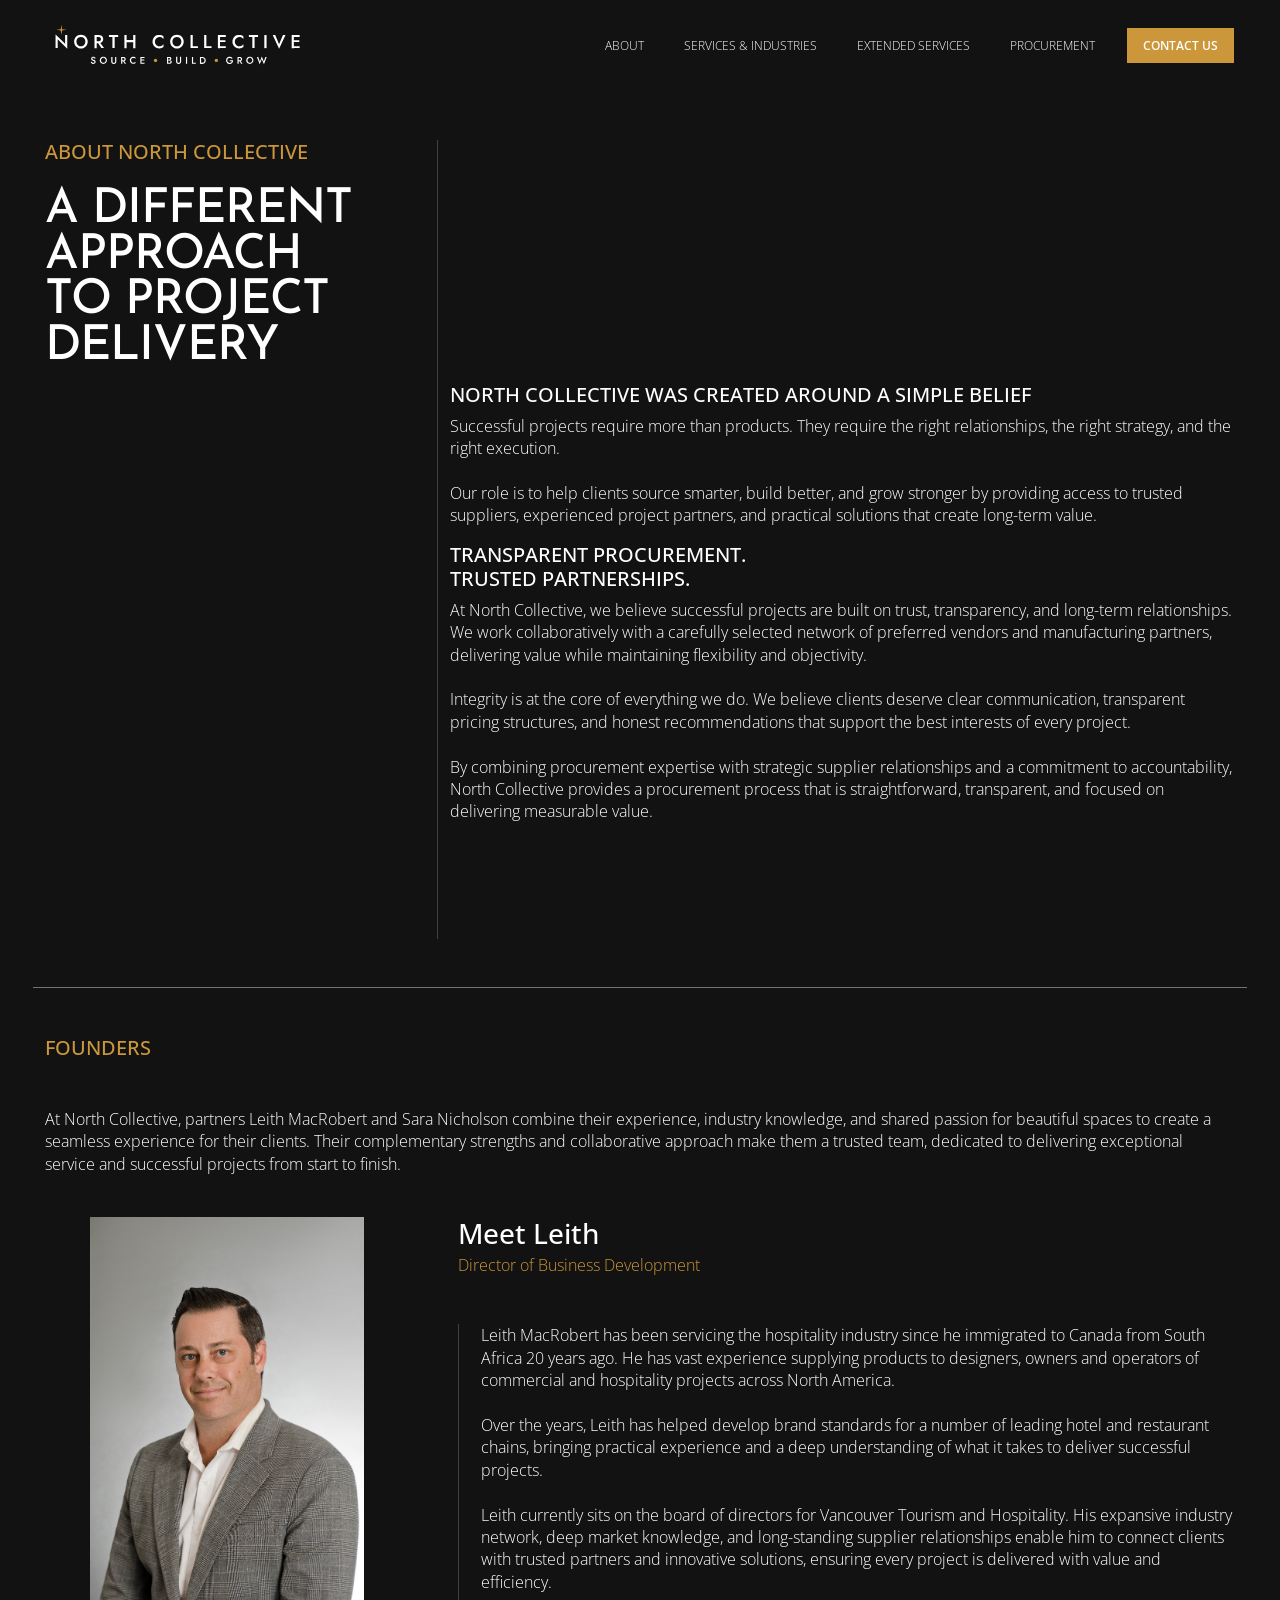
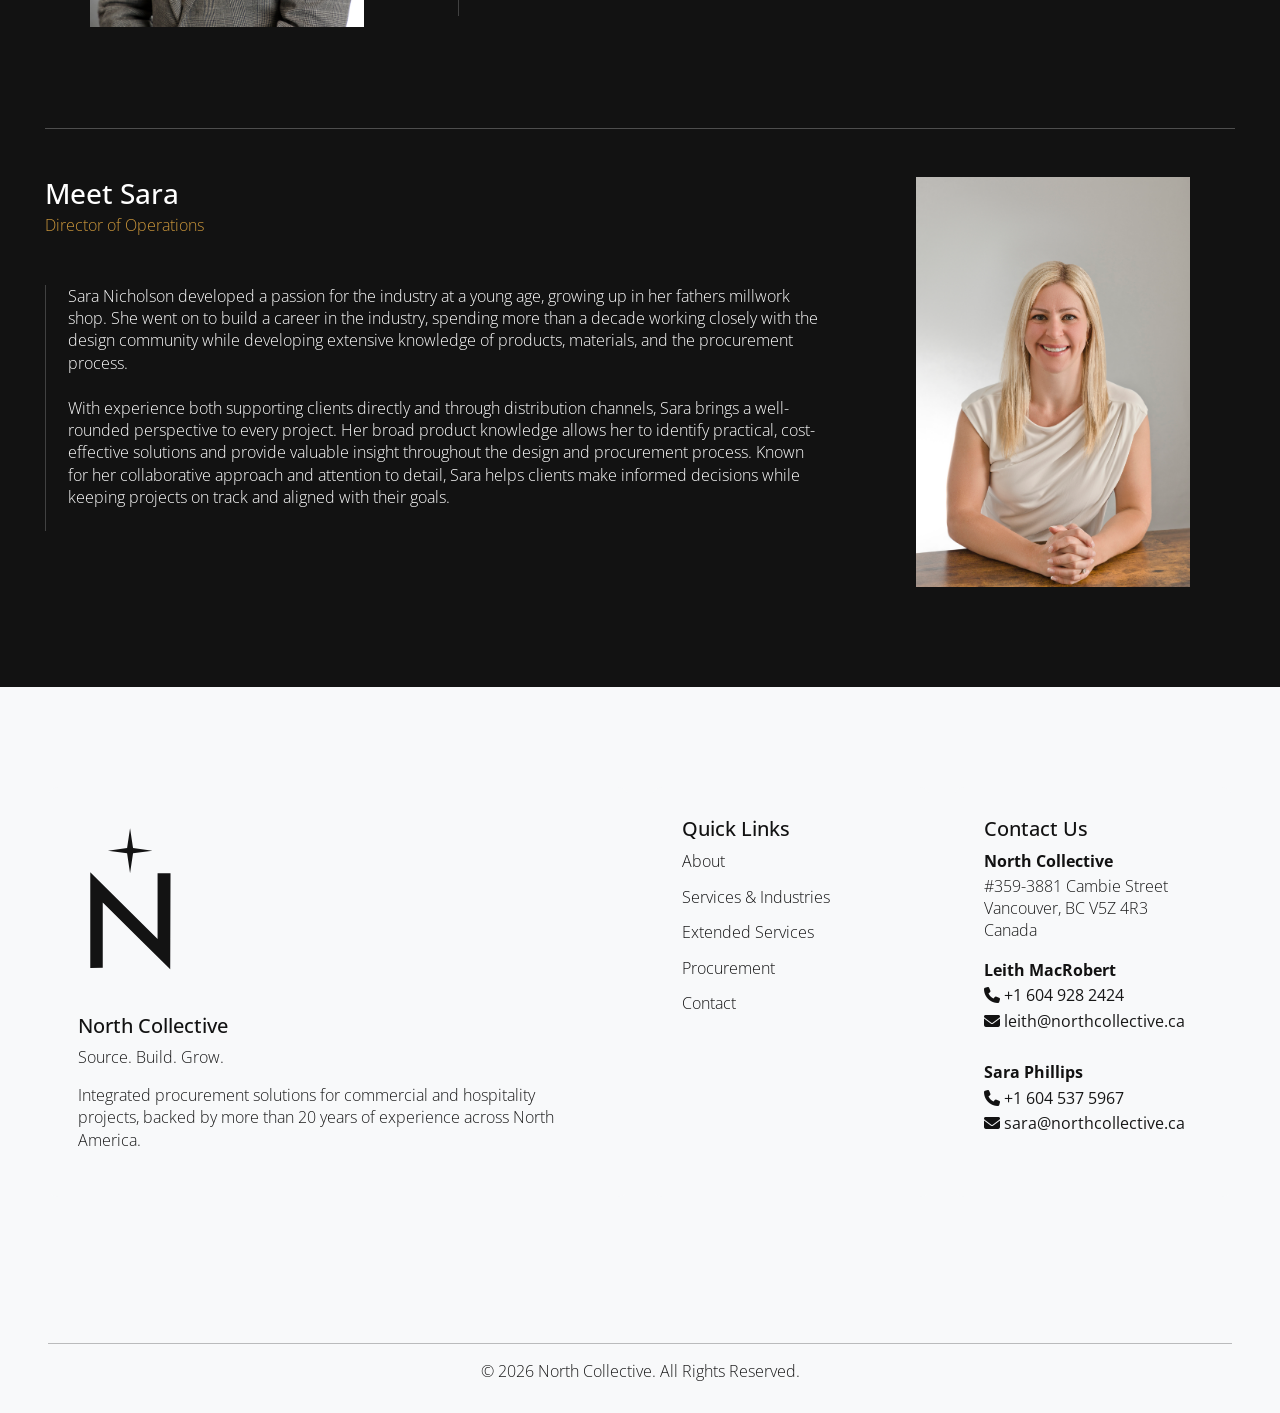
==== about.html @ 12e14e73 "Changes" ====
<!-- index.html -->
<!DOCTYPE html>
<html lang="en">
   <head>
      <meta charset="UTF-8" />
      <meta name="viewport" content="width=device-width, initial-scale=1.0" />
      <title>North Collective</title>
      <!--Fonts-->
      <link rel="preconnect" href="https://fonts.googleapis.com" />
      <link rel="preconnect" href="https://fonts.gstatic.com" crossorigin />
      <link
         href="https://fonts.googleapis.com/css2?family=Josefin+Sans:ital,wght@0,100..700;1,100..700&family=Open+Sans:ital,wght@0,300..800;1,300..800&display=swap"
         rel="stylesheet"
      />

      <!-- Bootstrap -->
      <link
         href="https://cdn.jsdelivr.net/npm/bootstrap@5.3.8/dist/css/bootstrap.min.css"
         rel="stylesheet"
      />
      <!-- Font Awesome -->
      <link
         rel="stylesheet"
         href="https://cdnjs.cloudflare.com/ajax/libs/font-awesome/6.7.2/css/all.min.css"
      />
      <!-- Favicon-->
      <link rel="icon" type="image/svg+xml" href="src/favicon.svg" />
      <!-- Custom CSS -->
      <link rel="stylesheet" href="style.css" />
   </head>
   <body>
      <!-- =========================
         HEADER / NAVBAR
         ========================== -->
      <header class="alt-header">
         <div class="container-fluid header-container">
            <nav class="navbar navbar-expand-lg w-100-dark">
               <!-- Logo -->
               <a class="navbar-brand logo" href="index.html">
                  <img
                     class="site-logo"
                     src="src/NC-landscapelogowhite.svg"
                     alt="North Collective Logo"
                  />
                  <img
                     class="logo-mobile"
                     src="src/NC-landscapelogomobilewhite.svg"
                     alt="North Collective"
                  />
               </a>
               <!-- Mobile Toggle -->
               <button
                  class="navbar-toggler"
                  type="button"
                  data-bs-toggle="collapse"
                  data-bs-target="#mainNav"
                  aria-label="Toggle navigation"
               >
                  <i class="fa-solid fa-bars text-white"></i>
               </button>
               <!-- Navigation -->
               <div class="collapse navbar-collapse" id="mainNav">
                  <ul class="navbar-nav ms-auto gap-lg-4">
                     <li class="nav-item">
                        <a
                           class="nav-link nav-hover text-white"
                           href="about.html"
                           >ABOUT</a
                        >
                     </li>
                     <li class="nav-item">
                        <a
                           class="nav-link nav-hover text-white"
                           href="index.html#services"
                           >SERVICES & INDUSTRIES</a
                        >
                     </li>
                                         <li class="nav-item">
                        <a class="nav-link nav-hover text-white" href="extendedservices.html"
                           >EXTENDED SERVICES</a
                        >
                     </li>
                     <li class="nav-item">
                        <a
                           class="nav-link nav-hover text-white"
                           href="index.html#products"
                           >PROCUREMENT</a
                        >
                     </li>

                     <li class="nav-item">
                        <a
                           class="px-3 nav-link nav-contact-btn"
                           href="mailto:leith@northcollective.ca"
                           >CONTACT US</a
                        >
                     </li>
                  </ul>
               </div>
            </nav>
         </div>
      </header>
      <!-- =========================
         TWO COLUMN TEXT SECTION
         ========================== -->
      <section class="two-column-section about-page-padding">
         <div class="container-fluid hero-container position-relative">
            <div class="row">
               <!-- Left Column -->
               <div class="col-lg-4 mb-5 mb-lg-0 borderline-right">
                  <h5 class="bronze-text">ABOUT NORTH COLLECTIVE</h5>

                  <div class="py-3">
                     <h2 class="text-white pe-5">
                        A DIFFERENT APPROACH TO PROJECT DELIVERY
                     </h2>
                  </div>
               </div>

               <!-- Right Column -->
               <div class="col-lg-8 about-page-header">
                  <h5 class="text-white">
                     NORTH COLLECTIVE WAS CREATED AROUND A SIMPLE BELIEF
                  </h5>

                  <p class="text-white">
                     Successful projects require more than products. They
                     require the right relationships, the right strategy, and
                     the right execution.<br /><br />

                     Our role is to help clients source smarter, build better,
                     and grow stronger by providing access to trusted suppliers,
                     experienced project partners, and practical solutions that
                     create long-term value.
                  </p>

                  <h5 class="text-white">
                     TRANSPARENT PROCUREMENT.<br />
                     TRUSTED PARTNERSHIPS.
                  </h5>

                  <p class="text-white">
                     At North Collective, we believe successful projects are
                     built on trust, transparency, and long-term relationships.
                     We work collaboratively with a carefully selected network
                     of preferred vendors and manufacturing partners, delivering
                     value while maintaining flexibility and objectivity.<br /><br />

                     Integrity is at the core of everything we do. We believe
                     clients deserve clear communication, transparent pricing
                     structures, and honest recommendations that support the
                     best interests of every project.<br /><br />

                     By combining procurement expertise with strategic supplier
                     relationships and a commitment to accountability, North
                     Collective provides a procurement process that is
                     straightforward, transparent, and focused on delivering
                     measurable value.
                  </p>
               </div>
            </div>
         </div>
         <!-- ==========================================================
     LEADERSHIP
=========================================================== -->
         <div class="container-fluid hero-container position-relative pt-5">
            <div class="row border-top border-secondary pt-5">
               <div class="col-12">
                  <h5 class="bronze-text mb-5">FOUNDERS</h5>
                  <p class="text-white">
                     At North Collective, partners Leith MacRobert and Sara
                     Nicholson combine their experience, industry knowledge, and
                     shared passion for beautiful spaces to create a seamless
                     experience for their clients. Their complementary strengths
                     and collaborative approach make them a trusted team,
                     dedicated to delivering exceptional service and successful
                     projects from start to finish.
                  </p>
                  <br />
               </div>

               <!-- ==========================================
             LEITH
        =========================================== -->

               <div class="col-12 mb-5">
                  <div class="row align-items-start g-5">
                     <!-- Portrait -->
                     <div class="col-lg-4 text-center">
                        <img
                           src="src/Leith.jpg"
                           alt="Leith MacRobert"
                           class="img-fluid leadership-image w-75"
                        />
                     </div>

                     <!-- Text -->
                     <div class="col-lg-8">
                        <h3 class="text-white mb-1">Meet Leith</h3>

                        <p class="bronze-text leadership-role mb-5">
                           Director of Business Development
                        </p>

                        <p class="text-white borderline">
                           Leith MacRobert has been servicing the hospitality
                           industry since he immigrated to Canada from South
                           Africa 20 years ago. He has vast experience supplying
                           products to designers, owners and operators of
                           commercial and hospitality projects across North
                           America. <br /><br />

                           Over the years, Leith has helped develop brand
                           standards for a number of leading hotel and
                           restaurant chains, bringing practical experience and
                           a deep understanding of what it takes to deliver
                           successful projects.<br /><br />

                           Leith currently sits on the board of directors for
                           Vancouver Tourism and Hospitality. His expansive
                           industry network, deep market knowledge, and
                           long-standing supplier relationships enable him to
                           connect clients with trusted partners and innovative
                           solutions, ensuring every project is delivered with
                           value and efficiency.<br /><br />
                        </p>
                     </div>
                  </div>
               </div>

               <div class="col-12">
                  <hr class="section-divider-white my-5" />
               </div>

               <!-- ==========================================
             SARA
        =========================================== -->

               <div class="col-12">
                  <div class="row align-items-start g-5">
                     <!-- Text -->
                     <div class="col-lg-8 order-2 order-lg-1">
                        <h3 class="text-white mb-1">Meet Sara</h3>

                        <p class="bronze-text leadership-role mb-5">
                           Director of Operations
                        </p>

                        <p class="text-white borderline">
                           Sara Nicholson developed a passion for the industry
                           at a young age, growing up in her fathers millwork
                           shop. She went on to build a career in the industry,
                           spending more than a decade working closely with the
                           design community while developing extensive knowledge
                           of products, materials, and the procurement
                           process.<br /><br />

                           With experience both supporting clients directly and
                           through distribution channels, Sara brings a
                           well-rounded perspective to every project. Her broad
                           product knowledge allows her to identify practical,
                           cost-effective solutions and provide valuable insight
                           throughout the design and procurement process. Known
                           for her collaborative approach and attention to
                           detail, Sara helps clients make informed decisions
                           while keeping projects on track and aligned with
                           their goals.<br /><br />
                        </p>
                     </div>

                     <!-- Portrait -->
                     <div class="col-lg-4 order-1 order-lg-2 text-center">
                        <img
                           src="src/Sara.jpg"
                           alt="Sara Nicholson"
                           class="img-fluid leadership-image w-75"
                        />
                     </div>
                  </div>
               </div>
            </div>
         </div>
      </section>

      <!-- =========================
         CONTACT SECTION
         ========================== -->
      <section class="contact-section">
         <div class="px-5">
            <div class="row g-4">
               <div class="col-md-6">
                  <div class="contact-box">
                     <img
                        class="footer-logo"
                        src="src/NC-IconLogo-Black.svg"
                        alt="North Collective Logo"
                     />
                     <br />
                     <h5>North Collective</h5>
                     <p>Source. Build. Grow.</p>
                     <p>
                        Integrated procurement solutions for commercial and
                        hospitality projects, backed by more than 20 years of
                        experience across North America.
                     </p>
                  </div>
               </div>
               <div class="col-md-3">
                  <div class="contact-box">
                     <div class="footer-links">
                        <h5>Quick Links</h5>
                        <ul>
                           <li><a href="about.html">About</a></li>
                           <li><a href="index.html#services">Services & Industries</a></li>
                           <li><a href="extendedservices.html">Extended Services</a></li>
                           <li><a href="index.html#products">Procurement</a></li>
                           <li><a href="mailto:leith@northcollective.ca">Contact</a></li>
                        </ul>
                     </div>
                  </div>
               </div>
               <div class="col-md-3">
                  <div class="contact-box">
                     <h5>Contact Us</h5>
                     <div class="company-info">
                        <strong>North Collective</strong>
                        <p>
                        #359-3881 Cambie Street<br>
                        Vancouver, BC V5Z 4R3<br>
                        Canada
                        </p>
                     </div>
                     <div>
                        <strong>Leith MacRobert</strong>
                        <br />
                        <i class="fa-solid fa-phone"></i>
                        <a href="tel:+16049282424">+1 604 928 2424</a><br />
                        <i class="fa-solid fa-envelope"></i>
                        <a href="mailto:leith@northcollective.ca"
                           >leith@northcollective.ca</a
                        >
                     </div>
                     <br />
                     <div>
                        <strong>Sara Phillips</strong>
                        <br />
                        <i class="fa-solid fa-phone"></i>
                        <a href="tel:+16045375967">+1 604 537 5967</a><br />
                        <i class="fa-solid fa-envelope"></i>
                        <a href="mailto:sara@northcollective.ca"
                           >sara@northcollective.ca</a
                        >
                     </div>
                  </div>
               </div>
            </div>
         </div>
      </section>
      <!-- =========================
         FOOTER
         ========================== -->
      <footer class="main-footer">
         <div class="px-5 text-center">
            <hr class="section-divider-footer" />
            <p>&copy; 2026 North Collective. All Rights Reserved.</p>
         </div>
      </footer>
      <!-- Bootstrap JS -->
      <script src="https://cdn.jsdelivr.net/npm/bootstrap@5.3.8/dist/js/bootstrap.bundle.min.js"></script>
   </body>
</html>
---- style.css ----
/* =========================GLOBAL========================= */
:root {
	--primary-bg: #000000;
	--secondary-bg: #f8f9fa;
	--white: #fefefe;
	--charcoal: #121212;
	--bronze: #cc973b;
--bronze-light: #ddb05d;
	--border-light: #eee;
	--grey: #808080;
}
body {
	font-family: "Open Sans", sans-serif;
	color: var(--charcoal);
	line-height: 1.6;
}
section {
	padding: 100px 0;
}
a {
	color:#171717;
    text-decoration: none;
}

.h2-lineheight-fix
{
	line-height: 0.85;
}

em {
  color:#BAC7D0;
  font-weight: bolder;
  font-size: 24px;
}

p {
	color:#171717;
	font-family: "Open Sans", sans-serif;
	font-weight: 300;
	letter-spacing: −1px; 
	line-height:1.4 ;
}

h1 {
  color:#171717;
  font-family: "Josefin Sans", sans-serif;
 
  font-size:clamp(2.3rem,6vw,4.5rem);

line-height:.95;

letter-spacing:-.05em;
  font-weight: 600;
   /* font-size: 72px;
  letter-spacing: -7px;
  line-height: 58px; */
}

h2 {
	color:#171717;
	font-family: "Josefin Sans", sans-serif;
font-size:clamp(2rem,4vw,3rem);

line-height:.95;
	font-weight:500;
	letter-spacing:-1px;
}
h4 {
	color:#171717;
	font-family: "Josefin Sans", sans-serif;
	font-weight:400;
}
.section-heading {
	margin-bottom: 60px;
}
.bronze-text {
	color: var(--bronze);
}

.borderline {
  padding-left: 22px;
  border-left: 1px solid rgba(255, 255, 255, 0.2);
}

.borderline-right {
  border-right: 1px solid rgba(255, 255, 255, 0.2);
}

.borderline-black {
  padding-left: 22px;
  border-left: 1px solid rgba(0, 0, 0, 0.2);
}

.image-wrapper{
    position:relative;
    display:inline-block;
}

.photo-credit{
    position:absolute;
    bottom:12px;
    right:12px;
    background:rgb(24, 24, 24);
	color:white;
    padding:2px 6px;
    font-size:.6rem;
    letter-spacing:.08em;
}

li {
  font-weight: 300;
}

/* =========================HEADER========================= */
/* =========================
   DROPDOWN
========================= */

.nav-item.dropdown{
    position:relative;
}

.dropdown-menu{
    display:block;
    opacity:1;
    visibility:hidden;
    transform:translateY(10px);

    border:0;
    border-radius:0;
    background:transparent;
    box-shadow:none;
    padding:.75rem 0;
    min-width:220px;

    transition:
        opacity .3s ease,
        transform .3s ease,
        visibility .3s ease;
}

.nav-item.dropdown:hover .dropdown-menu{
    visibility:visible;
    transform:translateY(0);
}

/* Menu Items */

.dropdown-item{
	    padding-left:.5rem;
    background: rgba(255, 255, 255, 0.55);
	backdrop-filter: blur(6px);
    color:var(--charcoal);
    font-size:.8rem;
    letter-spacing:.08em;
    text-transform:uppercase;

    /* padding:.4rem 0; */

    transition:
        color .25s ease,
        padding-left .25s ease;
}

.dropdown-item:hover,
.dropdown-item:focus{
    background: rgba(255, 255, 255, 1);
    color:var(--bronze);
    padding-left:.5rem;
}

/*------------*/

.site-logo {
	height: 52px;
	width: auto;
	display: block;
	margin-left: 20px;
}
.logo-mobile {
	display: none;
}
.header-container,.hero-container {
	padding-left: 2%;
	padding-right: 2%;
}
.main-header {
    position: absolute;
    top: 0;
    left: 0;
    width: 100%;
    z-index: 1000;

    background: rgba(255, 255, 255, 0.08);
    backdrop-filter: blur(8px);
    -webkit-backdrop-filter: blur(8px);
}

.alt-header {
    position: absolute;
    top: 0;
    left: 0;
    width: 100%;
    z-index: 1000;
    background: var(--charcoal)
}

.nav-link {
	position: relative;
	font-weight: 300;
	color: var(--charcoal);
	font-size: 12px;
}
.nav-hover::after {
	content: "";
	position: absolute;
	left: 0;
	bottom: 5px;
	width: 0%;
	height: 1px;
	background: var(--bronze);
	;
	transition: width 0.3s ease;
}

.navbar.navbar-expand-lg.w-100-dark {
  background-color: var(--charcoal);
}

.nav-hover:hover::after {
	width: 100%;
}

.navbar-collapse {
  flex-grow: 1;
  flex-basis: 100%;
  align-items: center;
  padding: 20px;
}

.navbar-toggler-icon{
    display:none;
}

.navbar-toggler{
	padding-right:20px;
    border:0;
    box-shadow:none;
    color:white;
    font-size:1.6rem;
    transition:.25s;
	background-color: transparent;
}

.navbar-toggler-black{
	padding-right:20px;
    border:0;
    box-shadow:none;
    color:rgb(0, 0, 0);
    font-size:1.6rem;
    transition:.25s;
	background-color: transparent;
}

.navbar-toggler:hover{
    color:var(--bronze);
}

.navbar-toggler-black:hover{
    color:var(--bronze);
}

.navbar-toggler:focus{
    box-shadow:none;
	color:var(--bronze);
}

.navbar-toggler:active{
    opacity:.6;
	color:var(--bronze);
}
/* =========================HERO SECTION========================= */
.hero-section {
	position: relative;
	background-color: var(--secondary-bg);
	 background-image: url('src/herobg.jpg'); 
	
	background-size: cover;
	background-position: center;
	min-height: 750px;
	display: flex;
	align-items: center;
}
 /* .hero-overlay {
	position: absolute;
	inset: 0;
background: linear-gradient(
		to right,
		rgba(0,0,0,1) 0%,
		rgba(0,0,0,0) 100%
	);
} */

.min-vh-75 {
	min-height: 75vh;
}
.hero-content {
  position: relative;
  z-index: 2;
  color: var(--black);
  overflow-wrap: break-word;
  padding: 20px;
    padding-top: 20px;
    padding-bottom: 20px;
  padding-bottom: 30px;
  max-width: 600px;
  padding-top: 81px;
}
.hero-content h2 {
	font-size: clamp(2rem, 5vw, 4rem);
	line-height: 0.9;
	margin-bottom: 25px;
}
.hero-content h4 {
	font-size: clamp(1rem, 2vw, 1.3rem);
	line-height: 1.1;
}
/* BUTTON BASE */
.hero-btn-1,.hero-btn-2,.hero-btn-3 {
display: inline-block;
  color: var(--bronze);
  /* background-color: var(--bronze); */
  font-weight: 600;
  padding: 14px 32px;
  transition: all 0.3s ease;
  text-decoration: none;
  border-style: solid;
  border-width: 2px;
  border-color: var(--bronze);
}
.nav-contact-btn{
	display: inline-block;
	color: var(--white);
	background-color: var(--bronze);
	font-weight:600;
	transition: all 0.3s ease;
	text-decoration: none;
}
.hero-btn-1:hover,.hero-btn-2:hover,.hero-btn-3:hover {
	color: var(--white);
	background-color: var(--bronze-light);
	font-weight:600;
	padding: 14px 32px;
}
.nav-contact-btn:hover{
	color: var(--white);
	background-color: var(--bronze-light);
	font-weight:600;
}


/* =========================TWO COLUMN SECTION========================= */
.two-column-section {
	background: var(--charcoal);
	color: var(--white);
}
.about-page-header{
  margin-top: 20%;
  max-width: 988px;
  margin-bottom: 100px;
}

.about-content {
	padding: 40px;
}
.about-content h2 {
	font-size: clamp(2rem, 4vw, 3rem);
	line-height:0.55;
	margin-bottom: 15px;
}
.about-summary {
	position: relative;
	background-image: url('src/meetingimage.jpg');
	
	background-color: gray;
	background-size: cover;
	background-position: center;
	display: flex;
	align-items: center;
}

.about-page-padding{
	margin-top: 40px;
	padding-left: 20px;
	padding-right: 20px;
}

/* =========================NEW REASONINGS SECTION========================= */
.new-reasoning-section {
	background: var(--white);
	color: var(--charcoal);
}
.new-reasoning-content {
	padding: 20px;
}
.new-reasoning-content h2 {
	font-size: clamp(2rem, 4vw, 3rem);
	line-height:0.5;
	margin-bottom: 15px;
}
.new-reasoning-summary {
	position: relative;
	background-image: url('src/meetingimage.jpg');
	
	background-color: gray;
	background-size: cover;
	background-position: center;
	display: flex;
	align-items: center;
}

/* ==========================================
   WHY NORTH COLLECTIVE
========================================== */
.narrow-column{
	max-width:600px;
}

.why-content {
	padding: 20px;
}


.new-reasoning-section{
    background: var(--secondary-bg);
    padding-top:120px;
    padding-bottom:120px;
}

.why-image{
    width:100%;
    height:500px;
    object-fit:cover;
}

.section-divider{
    margin:5rem 0;
    border:0;
    border-top:1px solid rgba(0,0,0,1);
}

.section-divider-footer{

    border:0;
    border-top:1px solid rgba(0,0,0,1);
}

.reason-card{
    height:100%;
    padding-left:2rem;
    border-left:1px solid rgba(0,0,0,.15);
}

.reason-card h6{
    font-weight:600;
    letter-spacing:.08em;
    margin-bottom:1rem;
}

.reason-card p{
    margin-bottom:0;
    color:var(--charcoal);
    line-height:1.2;
}





/* =========================REASONINGS========================= */
.reasonings-section {
	background: var (--white);
}
.reason-card {
	padding: 40px 25px;
	background: var (--white);
	height: 100%;
}
.reason-card i {
	font-size: 2rem;
	margin-bottom: 20px;
}
/*additions*/
/* REASONINGS ROW */
.REASONINGS-row {
	display: flex;
	justify-content: space-between;
	align-items: stretch;
	margin-top: 60px;
}
.reason-item {
	flex: 1;
	text-align: center;
	padding: 0 25px;
	border-right: 1px solid var (--white);
}
.reason-image {
	padding-bottom: 10px;
	width: 100%;
	height: auto;
	/* adjust to your design */
	overflow: hidden;
}
.reason-image img {
	width: 100%;
	height: auto;
	object-fit: cover;
	display: block;
}
.reason-item:last-child {
	border-right: none;
}
.reason-item i {
	font-size: 2.5rem;
	margin-bottom: 20px;
}
.reason-item h4 {
	font-size: 1.1rem;
	margin-bottom: 15px;
}
.reason-item p {
	font-size: 0.95rem;
	line-height: 1.6;
}
/* MOBILE */
@media (max-width: 991px) {
	.REASONINGS-row {
		flex-wrap: wrap;
	}
	.reason-item {
		flex: 0 0 50%;
		border-right: none;
		margin-bottom: 40px;
	}
}
@media (max-width: 576px) {
	.reason-item {
		flex: 0 0 100%;
	}
}
/* =========================SERVICES SECTION========================= */
.service-list-grid {
    display: grid;
    grid-template-columns: repeat(2, minmax(220px, 1fr));
    gap: .75rem 3rem;
    margin-top: 2rem;
}

.service-list-grid span {
    display: block;
    color: rgba(255,255,255,.9);
    font-weight: 300;
    letter-spacing: .03em;
    padding-bottom: .6rem;
    border-bottom: 1px solid rgba(255,255,255,.08);
}

@media (max-width: 768px) {
    .service-list-grid {
        grid-template-columns: 1fr;
        gap: .75rem;
    }
}

.beyond-procurement{
    max-width:500px;
    text-align:left;
}

.border {
  border-style: solid;
  border-width: 1px;
  border-color: var(--secondary-bg);
  padding: 60px;
}

.section-divider-white{

    border:0;
    border-top:1px solid rgb(255, 255, 255);
}



.beyond-procurement .lead{
    font-size:1.2rem;
    line-height:1.8;
    font-weight:300;
}

.support-services{
    margin-top:2rem;
    color:rgba(255,255,255,.7);
    line-height:2;
    font-size:.95rem;
}


.services-list {
max-width: 300px;
}

.service-section {
	background: var(--primary-bg);
	color: var (--white);
	/* padding: 80px 0;
	*/
}
.service-row {
	align-items: stretch;
}
.client-col {
	display: flex;
}
.service-item {
	text-align: center;
	position: relative;
}
.service-image {
	height: 260px;
	background: #2b2b2b;
	border-radius: 4px;
	margin-bottom: 50px;
}
.service-icon {
	position: absolute;
	left: 50%;
	top: 260px;
	transform: translate(-50%, -50%);
	width: 80px;
	height: 80px;
	border-radius: 50%;
	background: var(--bronze);
	display: flex;
	align-items: center;
	justify-content: center;
	border: 6px solid var(--primary-bg);
}
.service-icon i {
	font-size: 1.8rem;
	color: white;
}
/* TEXT */
.service-item h4 {
	font-size: 1.1rem;
	margin-bottom: 15px;
}
.service-item p {
	font-size: 0.95rem;
	margin: 0;
	line-height: 1.6;
}
/* MOBILE */
@media (max-width: 767px) {
	.service-image {
		height: 180px;
	}
}
/* =========================PRODUCT CATEGORIES SECTION========================= */
.product-content {
	padding:20px;
}

.product-categories-section {
	background: var(--secondary-bg);
	color: var(--primary-bg);
}
.section-intro {
	max-width: 800px;
	margin: 20px auto 0;
}
.category-tile {
	position: relative;
	overflow: hidden;
	height: 240px;
	cursor: pointer;
}
.category-tile img {
	width: 100%;
	height: 100%;
	object-fit: cover;
	transition: transform 0.4s ease;
}
.category-overlay {
	position: absolute;
	inset: 0;
	display: flex;
	align-items: flex-end;
	padding: 20px;
	background:linear-gradient(to top,rgba(0,0,0,0.75),rgba(0,0,0,0.15),rgba(0,0,0,0));
}
.category-overlay h5 {
	color: white;
	margin: 0;
	font-weight: 600;
}
.category-tile:hover img {
	transform: scale(1.08);
}
/* =========================CONTACT========================= */
.contact-section {
	background: var(--secondary-bg);
}
.contact-box {
	padding: 30px;
	background: var(--secondary-bg);
	height: 100%;
	border-radius: 10px;
}
.footer-links h4 {
	margin-bottom: 20px;
}
.footer-links ul {
	list-style: none;
	padding: 0;
	margin: 0;
}
.footer-links li {
	margin-bottom: 10px;
}
.footer-links a {
	text-decoration: none;
	color: inherit;
	transition: 0.3s ease;
}
.footer-links a:hover {
	color: var (--bronze-light);
}
.footer-contact {
	list-style: none;
	padding: 0;
	margin: 0;
}
.footer-contact li {
	margin-bottom: 8px;
}
.footer-contact a {
	color: inherit;
	text-decoration: none;
}
.footer-contact a:hover {
	color: var (--bronze-light)
}

.footer-logo {
  height: 171px;
  width: auto;
  display: block;
  padding-bottom: 11px;
}
/* =========================FOOTER========================= */
.main-footer {
	background: var(--secondary-bg);
	color: var(--charcoal);
	padding: 30px 0;
}
.main-footer p {
	margin: 0;
}

/* =========================RESPONSIVE========================= */
@media (max-width: 991px) {
 .hero-content h1 {
    font-size: 2.2rem;
    line-height: 30px;
	letter-spacing: -0.1em;
  }
	.main-header {
		height: auto;
		padding: 15px 0;
		width:100%;
	}
	
}
@media (max-width: 768px) {
	section {
		padding: 70px 0;
	}
	.hero-section {
		/* min-height: 600px; */
	}
	.hero-content h1 {
		font-size: 2.2rem;
	}

.about-content h2{
        line-height:.95;
    }

	.site-logo {
		display: none;
	}
	.logo-mobile {
		display: block;
		height: 104px;
		width: auto;
		padding-left:20px;
	}

	@media (min-width:992px){

    .navbar-toggler-black{
        display:none;
    }

}
}
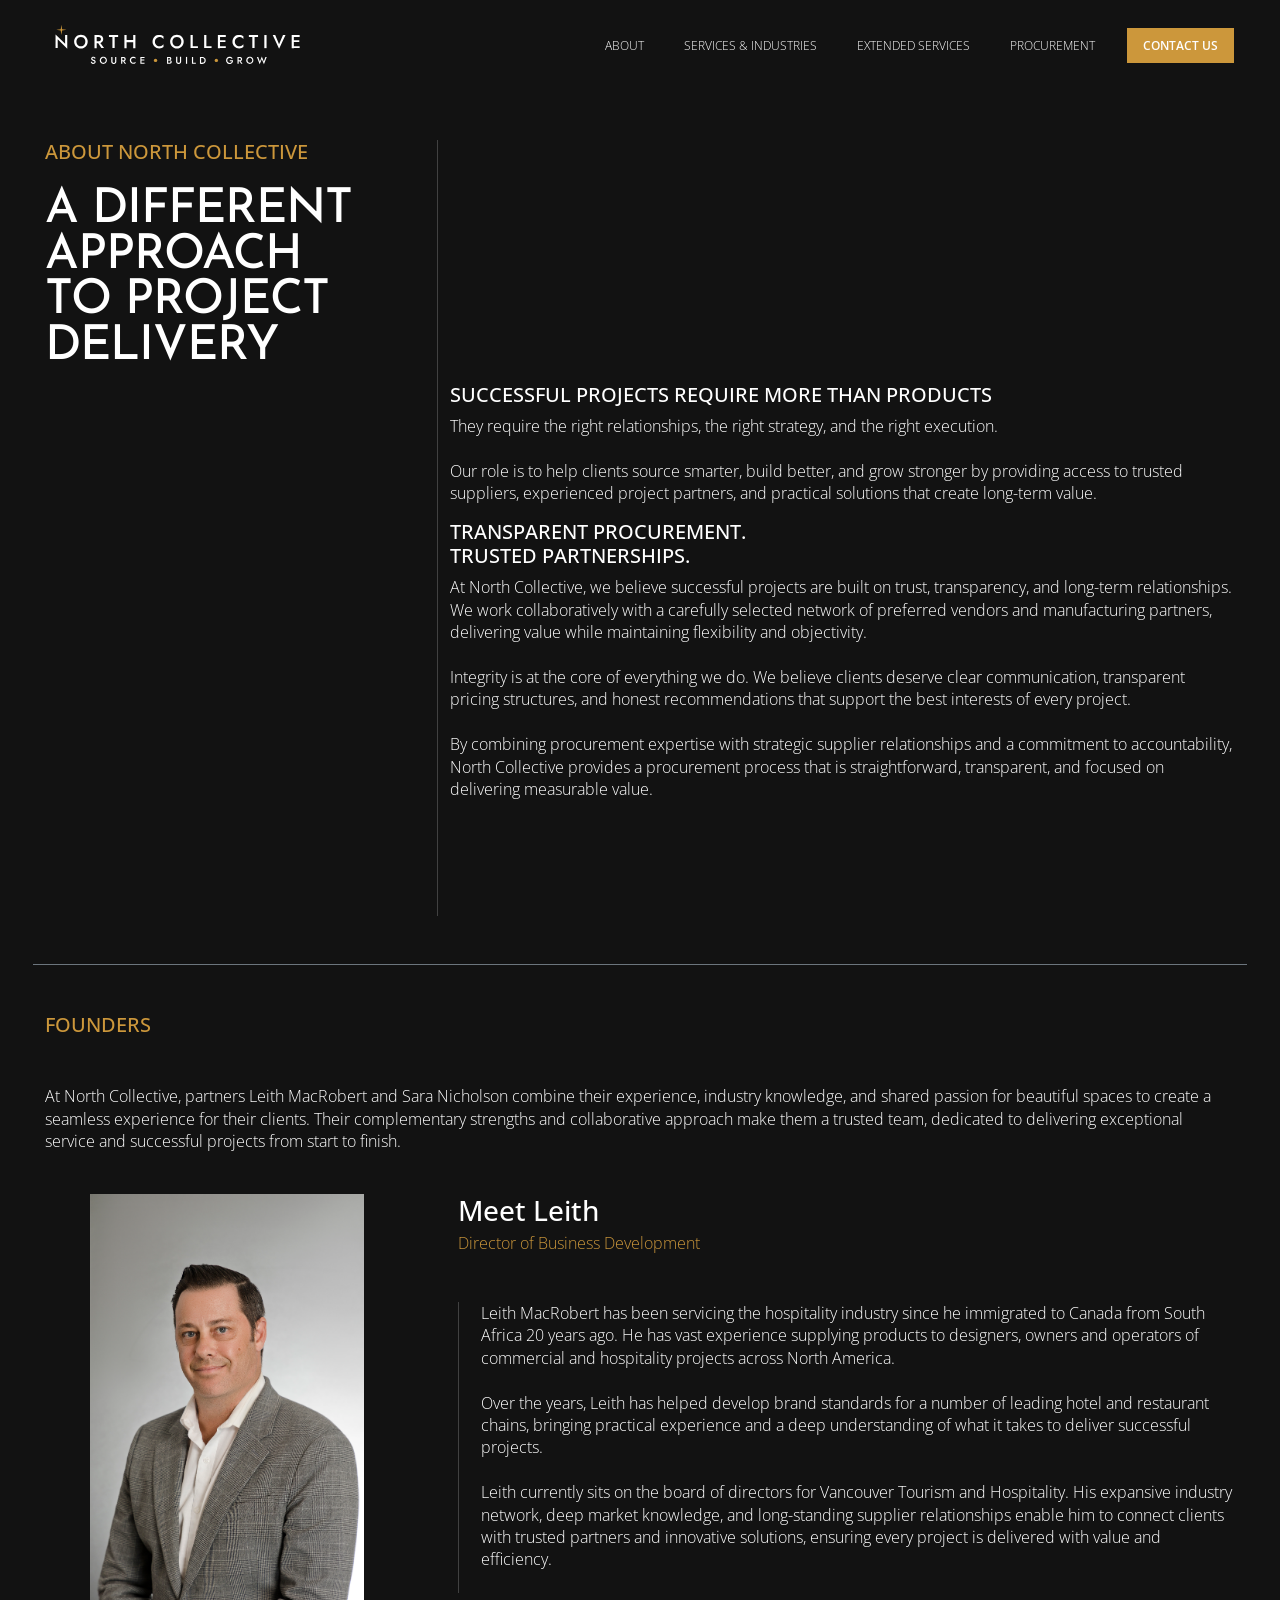
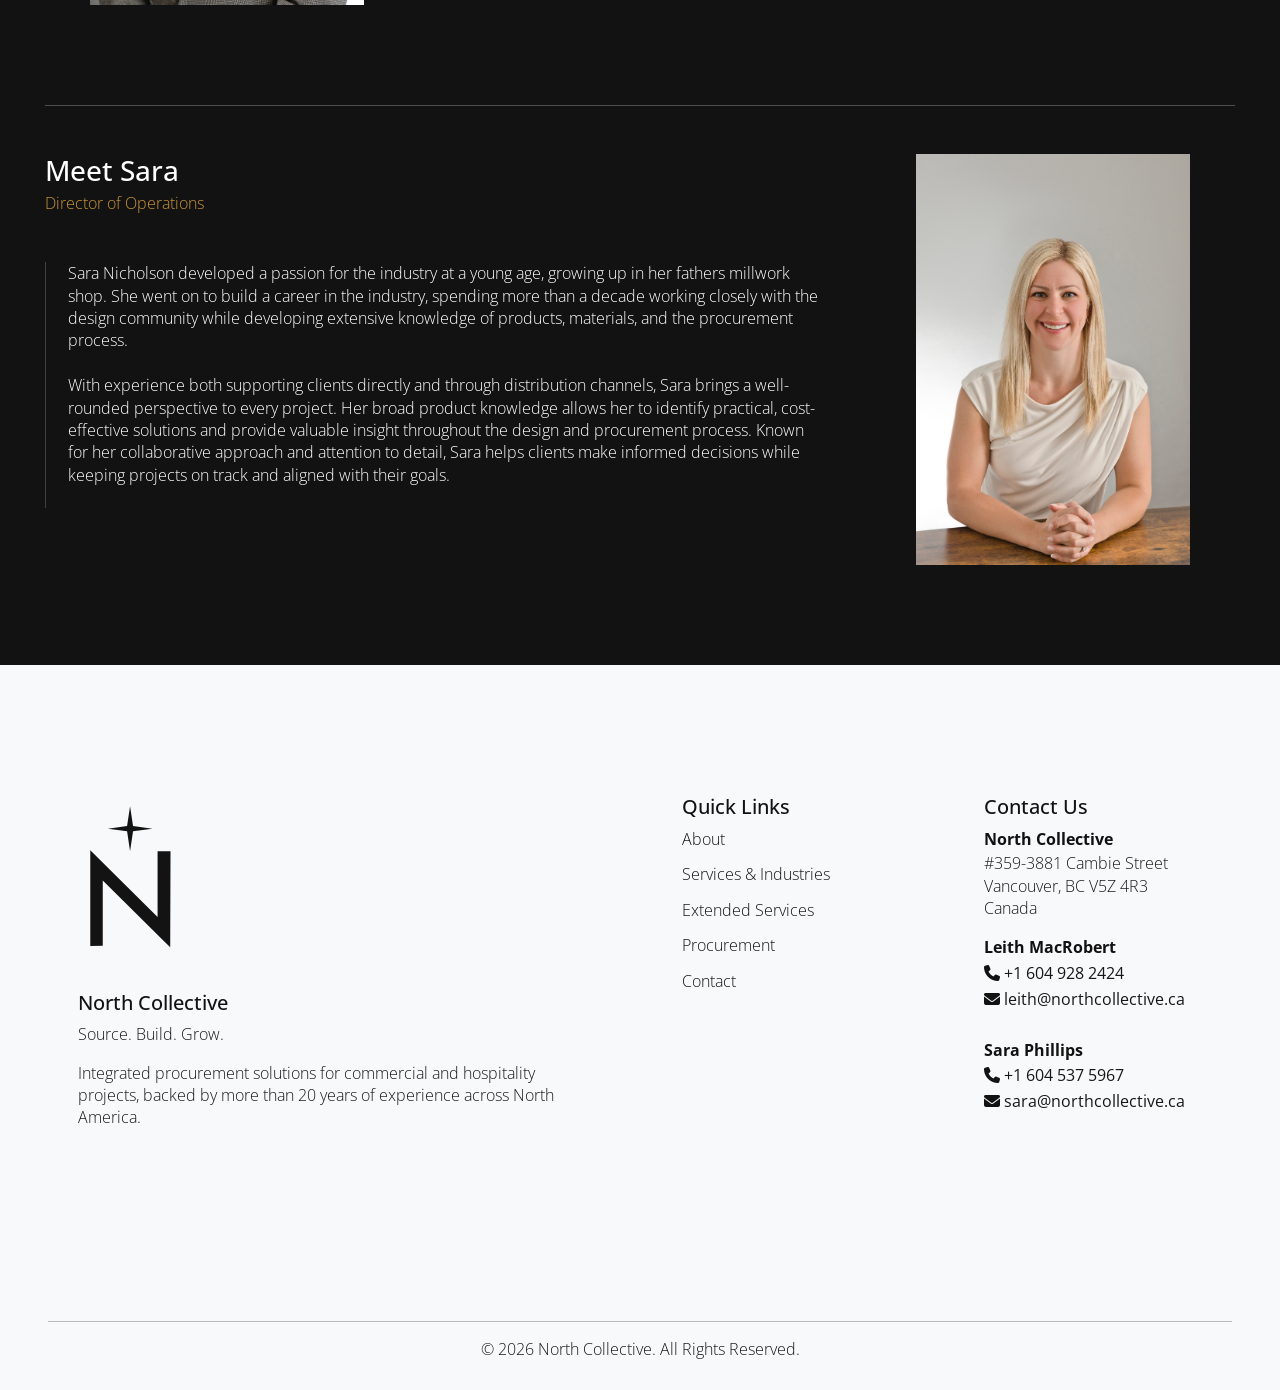
==== commit 2eb037c0: "Client changes" ====
--- a/about.html
+++ b/about.html
@@ -120,12 +120,11 @@
                <!-- Right Column -->
                <div class="col-lg-8 about-page-header">
                   <h5 class="text-white">
-                     NORTH COLLECTIVE WAS CREATED AROUND A SIMPLE BELIEF
+                     SUCCESSFUL PROJECTS REQUIRE MORE THAN PRODUCTS
                   </h5>
 
                   <p class="text-white">
-                     Successful projects require more than products. They
-                     require the right relationships, the right strategy, and
+                     They require the right relationships, the right strategy, and
                      the right execution.<br /><br />
 
                      Our role is to help clients source smarter, build better,
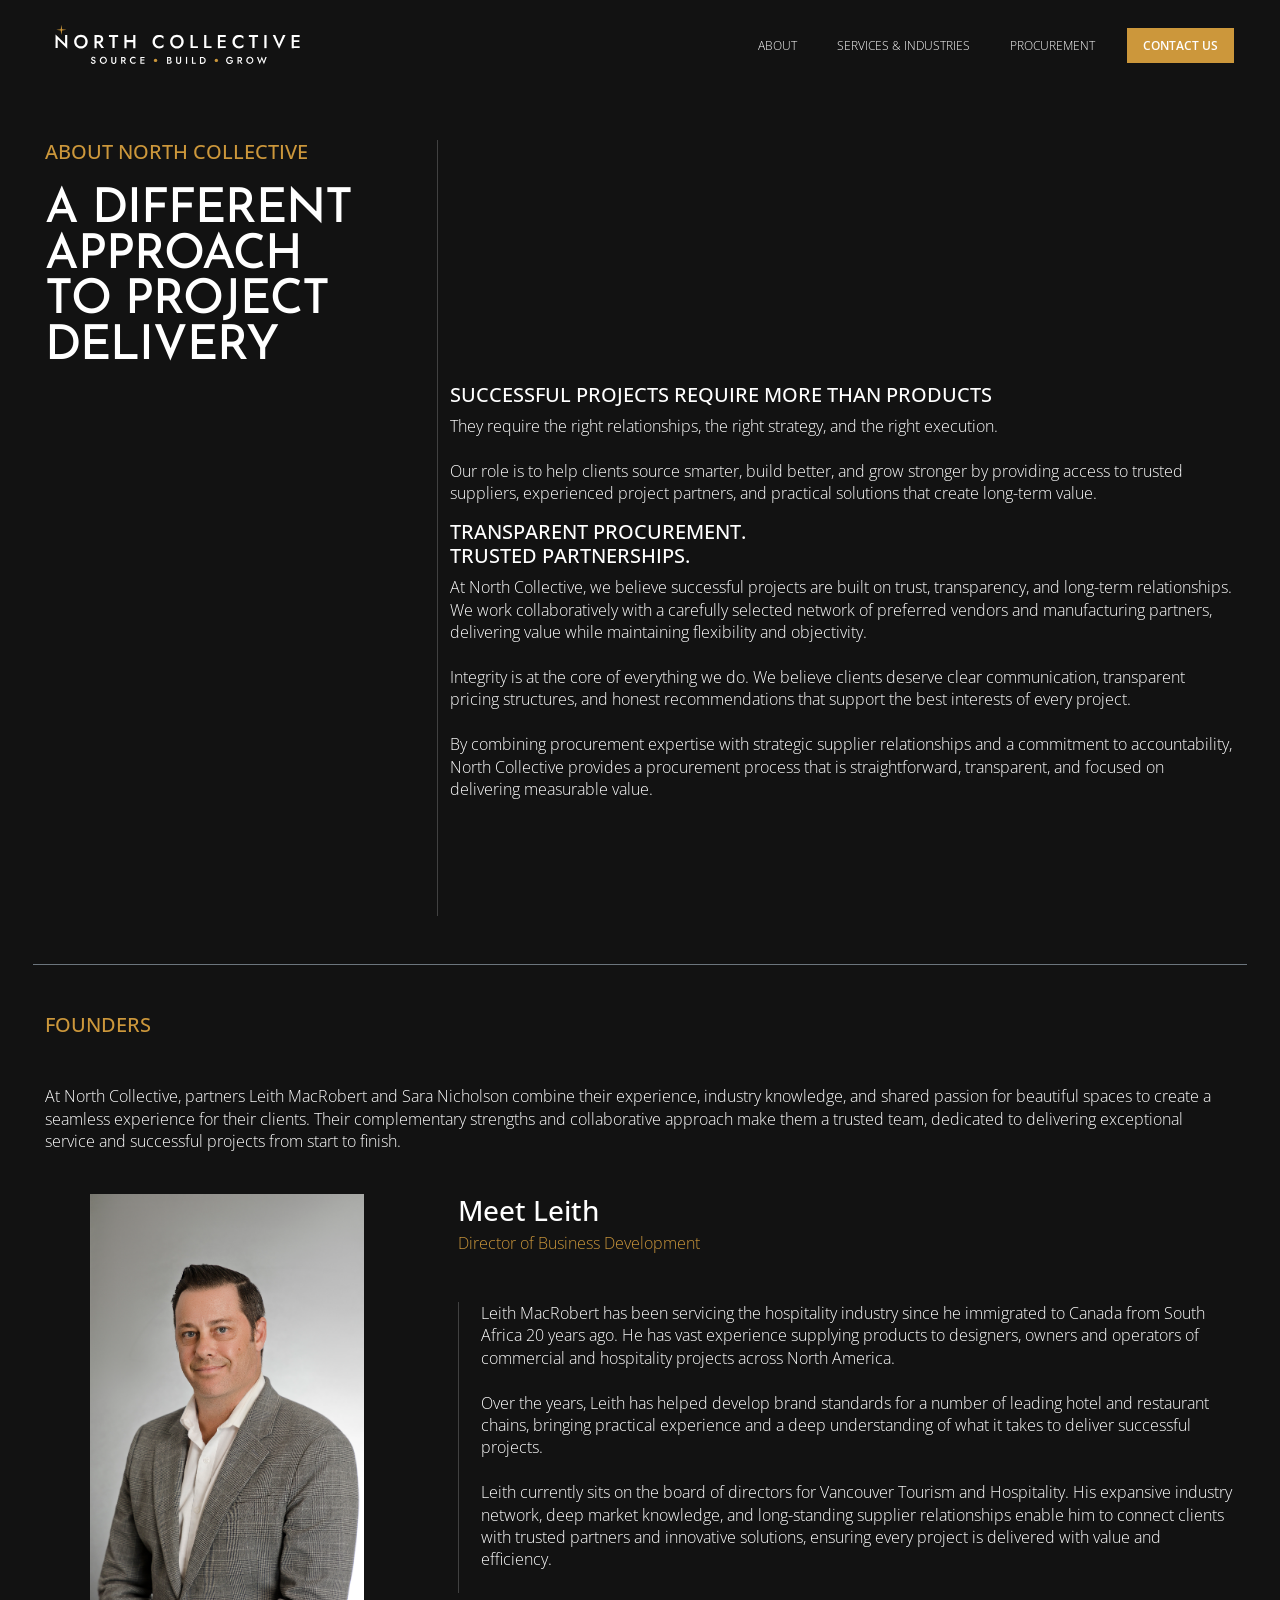
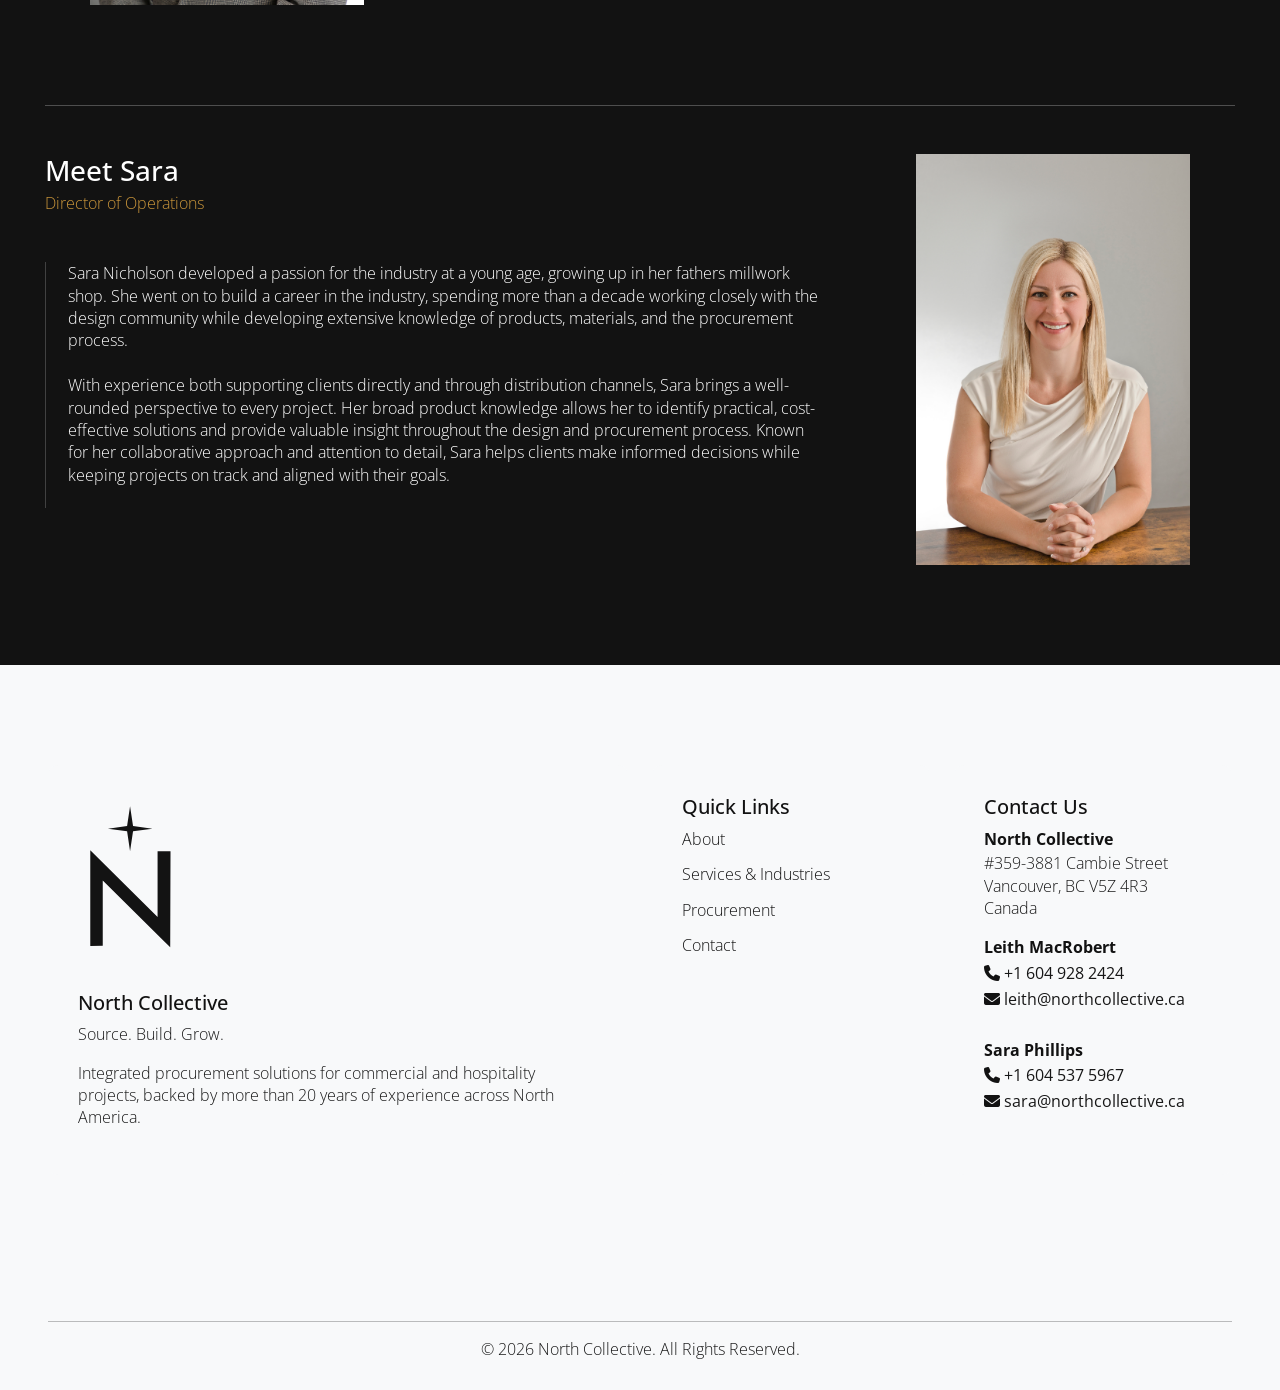
==== commit 860b4526: "client changes" ====
--- a/about.html
+++ b/about.html
@@ -75,11 +75,6 @@
                            >SERVICES & INDUSTRIES</a
                         >
                      </li>
-                                         <li class="nav-item">
-                        <a class="nav-link nav-hover text-white" href="extendedservices.html"
-                           >EXTENDED SERVICES</a
-                        >
-                     </li>
                      <li class="nav-item">
                         <a
                            class="nav-link nav-hover text-white"
@@ -311,7 +306,6 @@
                         <ul>
                            <li><a href="about.html">About</a></li>
                            <li><a href="index.html#services">Services & Industries</a></li>
-                           <li><a href="extendedservices.html">Extended Services</a></li>
                            <li><a href="index.html#products">Procurement</a></li>
                            <li><a href="mailto:leith@northcollective.ca">Contact</a></li>
                         </ul>
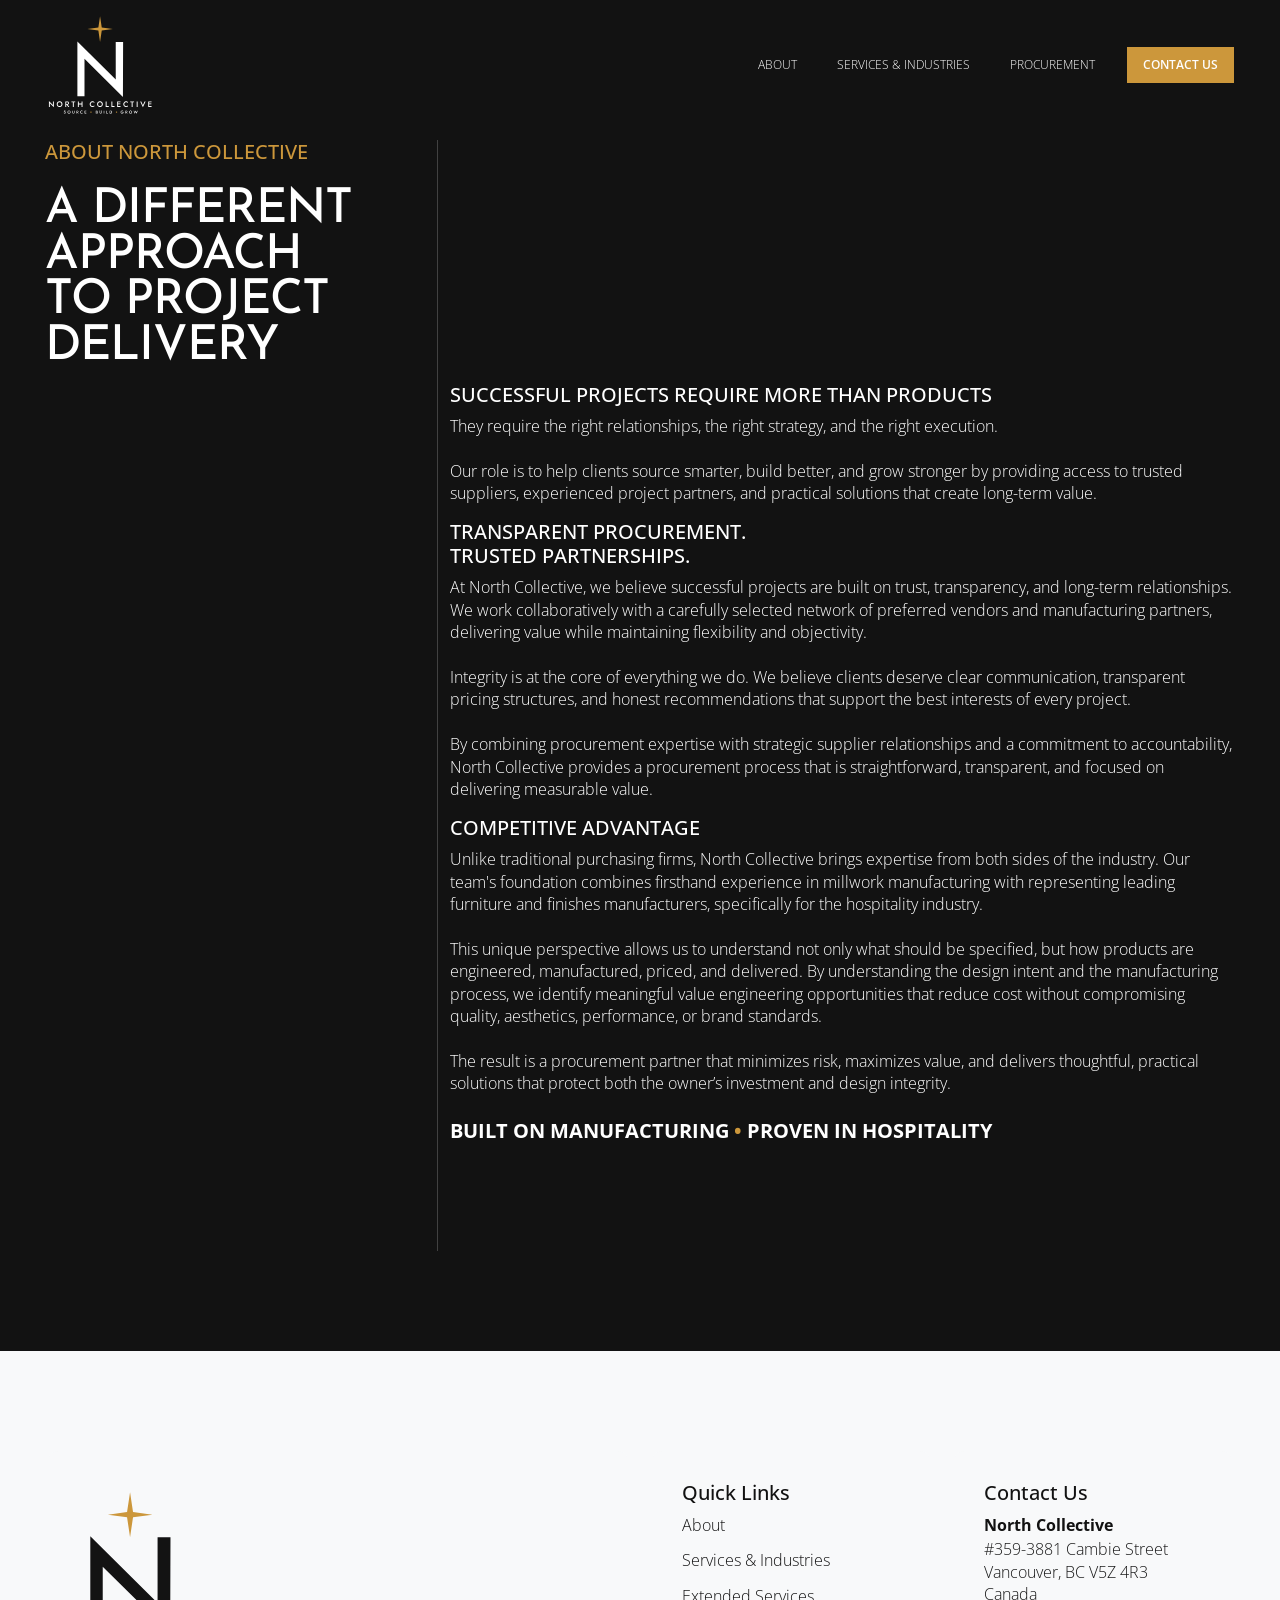
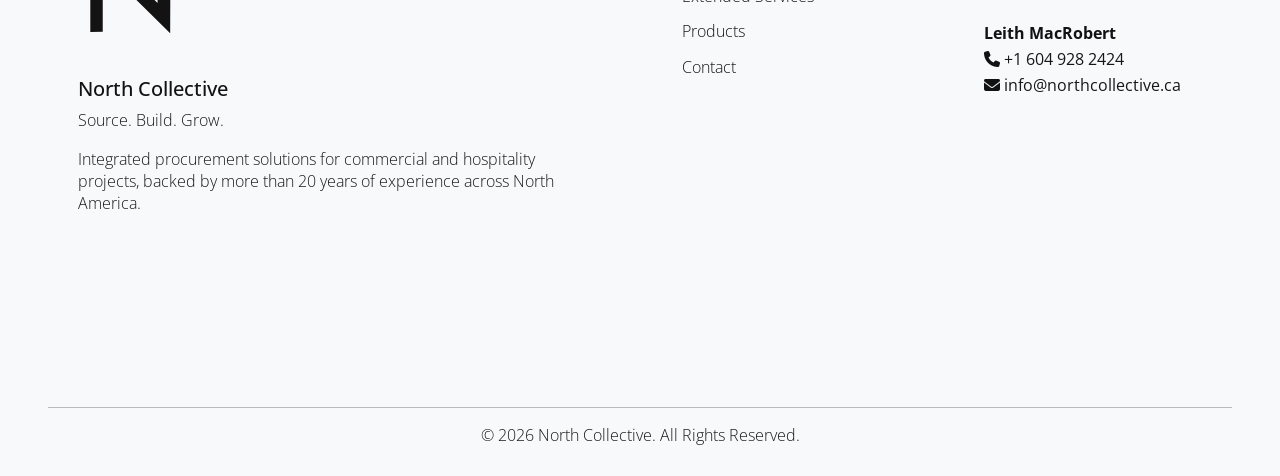
==== commit 3ca3d756: "temp removed bios" ====
--- a/about.html
+++ b/about.html
@@ -34,7 +34,7 @@
          ========================== -->
       <header class="alt-header">
          <div class="container-fluid header-container">
-            <nav class="navbar navbar-expand-lg w-100-dark">
+            <nav class="navbar navbar-expand-lg w-100 dark">
                <!-- Logo -->
                <a class="navbar-brand logo" href="index.html">
                   <img
@@ -86,7 +86,7 @@
                      <li class="nav-item">
                         <a
                            class="px-3 nav-link nav-contact-btn"
-                           href="mailto:leith@northcollective.ca"
+                           href="mailto:info@northcollective.ca"
                            >CONTACT US</a
                         >
                      </li>
@@ -151,13 +151,27 @@
                      straightforward, transparent, and focused on delivering
                      measurable value.
                   </p>
+
+                   <h5 class="text-white">
+                     COMPETITIVE ADVANTAGE
+                  </h5>
+                                    <p class="text-white">
+Unlike traditional purchasing firms, North Collective brings expertise from both sides of the industry. Our team's foundation combines firsthand experience in millwork manufacturing with representing leading furniture and finishes manufacturers, specifically for the hospitality industry. 
+<br /><br />
+This unique perspective allows us to understand not only what should be specified, but how products are engineered, manufactured, priced, and delivered. By understanding the design intent and the manufacturing process, we identify meaningful value engineering opportunities that reduce cost without compromising quality, aesthetics, performance, or brand standards.
+<br /><br />
+The result is a procurement partner that minimizes risk, maximizes value, and delivers thoughtful, practical solutions that protect both the owner’s investment and design integrity.
+                  </p>
+                     <h5 class="pt-2 fw-bold slide-on2 delay3 text-white">
+                        BUILT ON MANUFACTURING <span class="bronze-text">•</span> PROVEN IN HOSPITALITY
+                     </h5>
                </div>
             </div>
          </div>
          <!-- ==========================================================
      LEADERSHIP
 =========================================================== -->
-         <div class="container-fluid hero-container position-relative pt-5">
+         <!-- <div class="container-fluid hero-container position-relative pt-5">
             <div class="row border-top border-secondary pt-5">
                <div class="col-12">
                   <h5 class="bronze-text mb-5">FOUNDERS</h5>
@@ -171,15 +185,14 @@
                      projects from start to finish.
                   </p>
                   <br />
-               </div>
+               </div> -->
 
                <!-- ==========================================
              LEITH
         =========================================== -->
 
-               <div class="col-12 mb-5">
+               <!-- <div class="col-12 mb-5">
                   <div class="row align-items-start g-5">
-                     <!-- Portrait -->
                      <div class="col-lg-4 text-center">
                         <img
                            src="src/Leith.jpg"
@@ -188,7 +201,6 @@
                         />
                      </div>
 
-                     <!-- Text -->
                      <div class="col-lg-8">
                         <h3 class="text-white mb-1">Meet Leith</h3>
 
@@ -224,15 +236,15 @@
 
                <div class="col-12">
                   <hr class="section-divider-white my-5" />
-               </div>
+               </div> -->
 
                <!-- ==========================================
              SARA
         =========================================== -->
 
-               <div class="col-12">
+               <!-- <div class="col-12">
                   <div class="row align-items-start g-5">
-                     <!-- Text -->
+                   
                      <div class="col-lg-8 order-2 order-lg-1">
                         <h3 class="text-white mb-1">Meet Sara</h3>
 
@@ -262,7 +274,6 @@
                         </p>
                      </div>
 
-                     <!-- Portrait -->
                      <div class="col-lg-4 order-1 order-lg-2 text-center">
                         <img
                            src="src/Sara.jpg"
@@ -273,8 +284,8 @@
                   </div>
                </div>
             </div>
-         </div>
-      </section>
+         </div> -->
+      </section> 
 
       <!-- =========================
          CONTACT SECTION
@@ -306,8 +317,9 @@
                         <ul>
                            <li><a href="about.html">About</a></li>
                            <li><a href="index.html#services">Services & Industries</a></li>
-                           <li><a href="index.html#products">Procurement</a></li>
-                           <li><a href="mailto:leith@northcollective.ca">Contact</a></li>
+                            <li><a href="extendedservices">Extended Services</a></li>
+                           <li><a href="index.html#products">Products</a></li>
+                           <li><a href="mailto:info@northcollective.ca">Contact</a></li>
                         </ul>
                      </div>
                   </div>
@@ -329,12 +341,12 @@
                         <i class="fa-solid fa-phone"></i>
                         <a href="tel:+16049282424">+1 604 928 2424</a><br />
                         <i class="fa-solid fa-envelope"></i>
-                        <a href="mailto:leith@northcollective.ca"
-                           >leith@northcollective.ca</a
+                        <a href="mailto:info@northcollective.ca"
+                           >info@northcollective.ca</a
                         >
                      </div>
                      <br />
-                     <div>
+                     <!-- <div>
                         <strong>Sara Phillips</strong>
                         <br />
                         <i class="fa-solid fa-phone"></i>
@@ -343,7 +355,7 @@
                         <a href="mailto:sara@northcollective.ca"
                            >sara@northcollective.ca</a
                         >
-                     </div>
+                     </div> -->
                   </div>
                </div>
             </div>
--- a/style.css
+++ b/style.css
@@ -396,10 +396,14 @@
 }
 
 /* =========================NEW REASONINGS SECTION========================= */
-.new-reasoning-section {
-	background: var(--white);
+
+.new-reasoning-section{
+    background: var(--secondary-bg);
+    padding-top:120px;
+    padding-bottom:120px;
 	color: var(--charcoal);
 }
+
 .new-reasoning-content {
 	padding: 20px;
 }
@@ -427,15 +431,11 @@
 }
 
 .why-content {
-	padding: 20px;
-}
-
-
-.new-reasoning-section{
-    background: var(--secondary-bg);
-    padding-top:120px;
-    padding-bottom:120px;
-}
+	padding: 2%;
+}
+
+
+
 
 .why-image{
     width:100%;
@@ -455,8 +455,19 @@
     border-top:1px solid rgba(0,0,0,1);
 }
 
+/* =========================REASONINGS========================= */
+.reasonings-section {
+	background: var(--white);
+}
+
+.reason-card i {
+	font-size: 2rem;
+	margin-bottom: 20px;
+}
+
 .reason-card{
     height:100%;
+	padding: 40px 25px;
     padding-left:2rem;
     border-left:1px solid rgba(0,0,0,.15);
 }
@@ -473,23 +484,6 @@
     line-height:1.2;
 }
 
-
-
-
-
-/* =========================REASONINGS========================= */
-.reasonings-section {
-	background: var (--white);
-}
-.reason-card {
-	padding: 40px 25px;
-	background: var (--white);
-	height: 100%;
-}
-.reason-card i {
-	font-size: 2rem;
-	margin-bottom: 20px;
-}
 /*additions*/
 /* REASONINGS ROW */
 .REASONINGS-row {
@@ -502,7 +496,7 @@
 	flex: 1;
 	text-align: center;
 	padding: 0 25px;
-	border-right: 1px solid var (--white);
+	border-right: 1px solid var(--white);
 }
 .reason-image {
 	padding-bottom: 10px;
@@ -543,6 +537,7 @@
 		margin-bottom: 40px;
 	}
 }
+
 @media (max-width: 576px) {
 	.reason-item {
 		flex: 0 0 100%;
@@ -612,7 +607,7 @@
 
 .service-section {
 	background: var(--primary-bg);
-	color: var (--white);
+	color: var(--white);
 	/* padding: 80px 0;
 	*/
 }
@@ -668,7 +663,7 @@
 }
 /* =========================PRODUCT CATEGORIES SECTION========================= */
 .product-content {
-	padding:20px;
+	padding:2%;
 }
 
 .product-categories-section {
@@ -786,9 +781,8 @@
 	section {
 		padding: 70px 0;
 	}
-	.hero-section {
-		/* min-height: 600px; */
-	}
+}
+
 	.hero-content h1 {
 		font-size: 2.2rem;
 	}
@@ -814,4 +808,62 @@
     }
 
 }
-}
+
+/* =========================Animations========================= */
+.fade-in {
+    opacity: 0;
+    animation: fadeUp 2s ease-out forwards;
+}
+
+@keyframes fadeUp {
+    from {
+        opacity: 0;
+    }
+
+    to {
+        opacity: 1;
+    }
+}
+
+.slide-on {
+    opacity: 0;
+    animation: slideInRight 1s ease forwards;
+    animation-delay: .4s;
+}
+
+@keyframes slideInRight {
+    from {
+        opacity: 0;
+        transform: translateX(40px);
+    }
+
+    to {
+        opacity: 1;
+        transform: translateX(0);
+    }
+}
+
+.slide-on2 {
+    opacity: 0;
+    animation: slideInLeft 0.5s ease forwards;
+}
+
+@keyframes slideInLeft {
+    from {
+        opacity: 0;
+        transform: translateX(-40px);
+    }
+
+    to {
+        opacity: 1;
+        transform: translateX(0);
+    }
+}
+
+.delay2 {
+	animation-delay:0.4s;
+}
+
+.delay3 {
+	animation-delay:0.6s;
+}
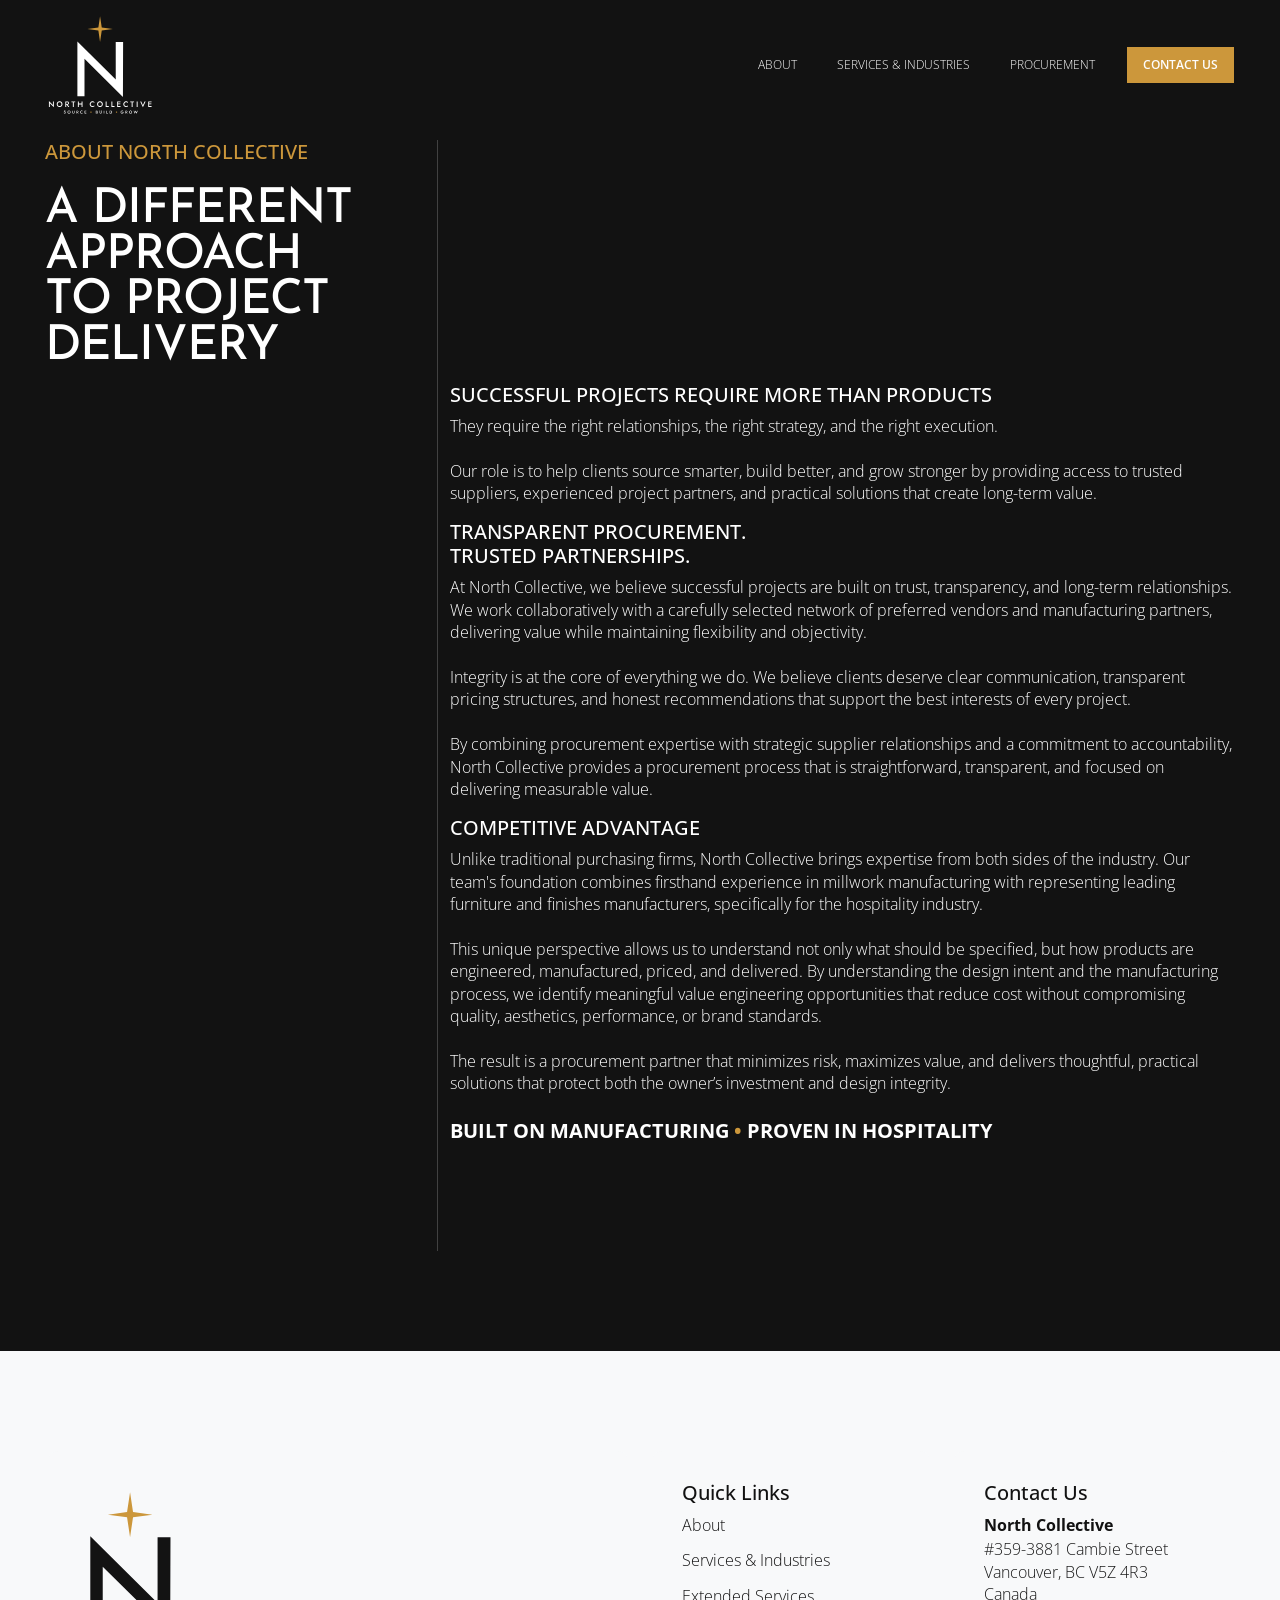
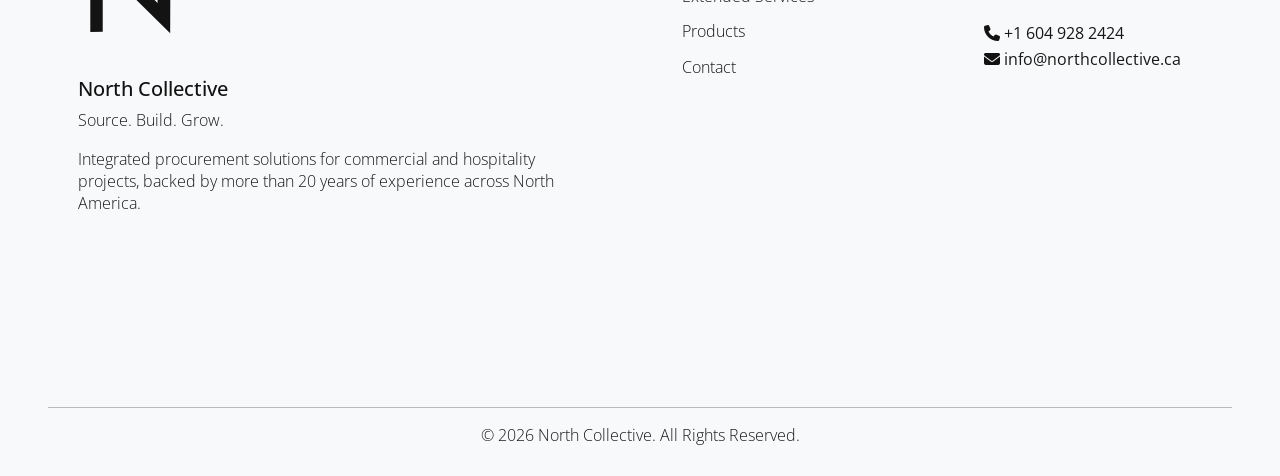
==== commit 84d9d9cf: "removed Leiths name" ====
--- a/about.html
+++ b/about.html
@@ -162,7 +162,7 @@
 <br /><br />
 The result is a procurement partner that minimizes risk, maximizes value, and delivers thoughtful, practical solutions that protect both the owner’s investment and design integrity.
                   </p>
-                     <h5 class="pt-2 fw-bold slide-on2 delay3 text-white">
+                     <h5 class="pt-2 fw-bold  text-white">
                         BUILT ON MANUFACTURING <span class="bronze-text">•</span> PROVEN IN HOSPITALITY
                      </h5>
                </div>
@@ -325,29 +325,31 @@
                   </div>
                </div>
                <div class="col-md-3">
-                  <div class="contact-box">
+                 <div class="contact-box">
                      <h5>Contact Us</h5>
                      <div class="company-info">
                         <strong>North Collective</strong>
                         <p>
-                        #359-3881 Cambie Street<br>
-                        Vancouver, BC V5Z 4R3<br>
-                        Canada
-                        </p>
-                     </div>
-                     <div>
-                        <strong>Leith MacRobert</strong>
-                        <br />
+                           #359-3881 Cambie Street<br />
+                           Vancouver, BC V5Z 4R3<br />
+                           Canada
+                        </p>
                         <i class="fa-solid fa-phone"></i>
                         <a href="tel:+16049282424">+1 604 928 2424</a><br />
                         <i class="fa-solid fa-envelope"></i>
-                        <a href="mailto:info@northcollective.ca"
-                           >info@northcollective.ca</a
-                        >
+                        <a href="mailto:leith@northcollective.ca">info@northcollective.ca</a>
+                     </div>
+                     <div>
+                        <!-- <strong>Leith MacRobert</strong> -->
+                        <!-- <br />
+                        <i class="fa-solid fa-phone"></i>
+                        <a href="tel:+16049282424">+1 604 928 2424</a><br />
+                        <i class="fa-solid fa-envelope"></i>
+                        <a href="mailto:leith@northcollective.ca">info@northcollective.ca</a> -->
                      </div>
                      <br />
                      <!-- <div>
-                        <strong>Sara Phillips</strong>
+                        <strong>Sara Nicholson</strong>
                         <br />
                         <i class="fa-solid fa-phone"></i>
                         <a href="tel:+16045375967">+1 604 537 5967</a><br />
@@ -356,8 +358,7 @@
                            >sara@northcollective.ca</a
                         >
                      </div> -->
-                  </div>
-               </div>
+                  </div>               </div>
             </div>
          </div>
       </section>
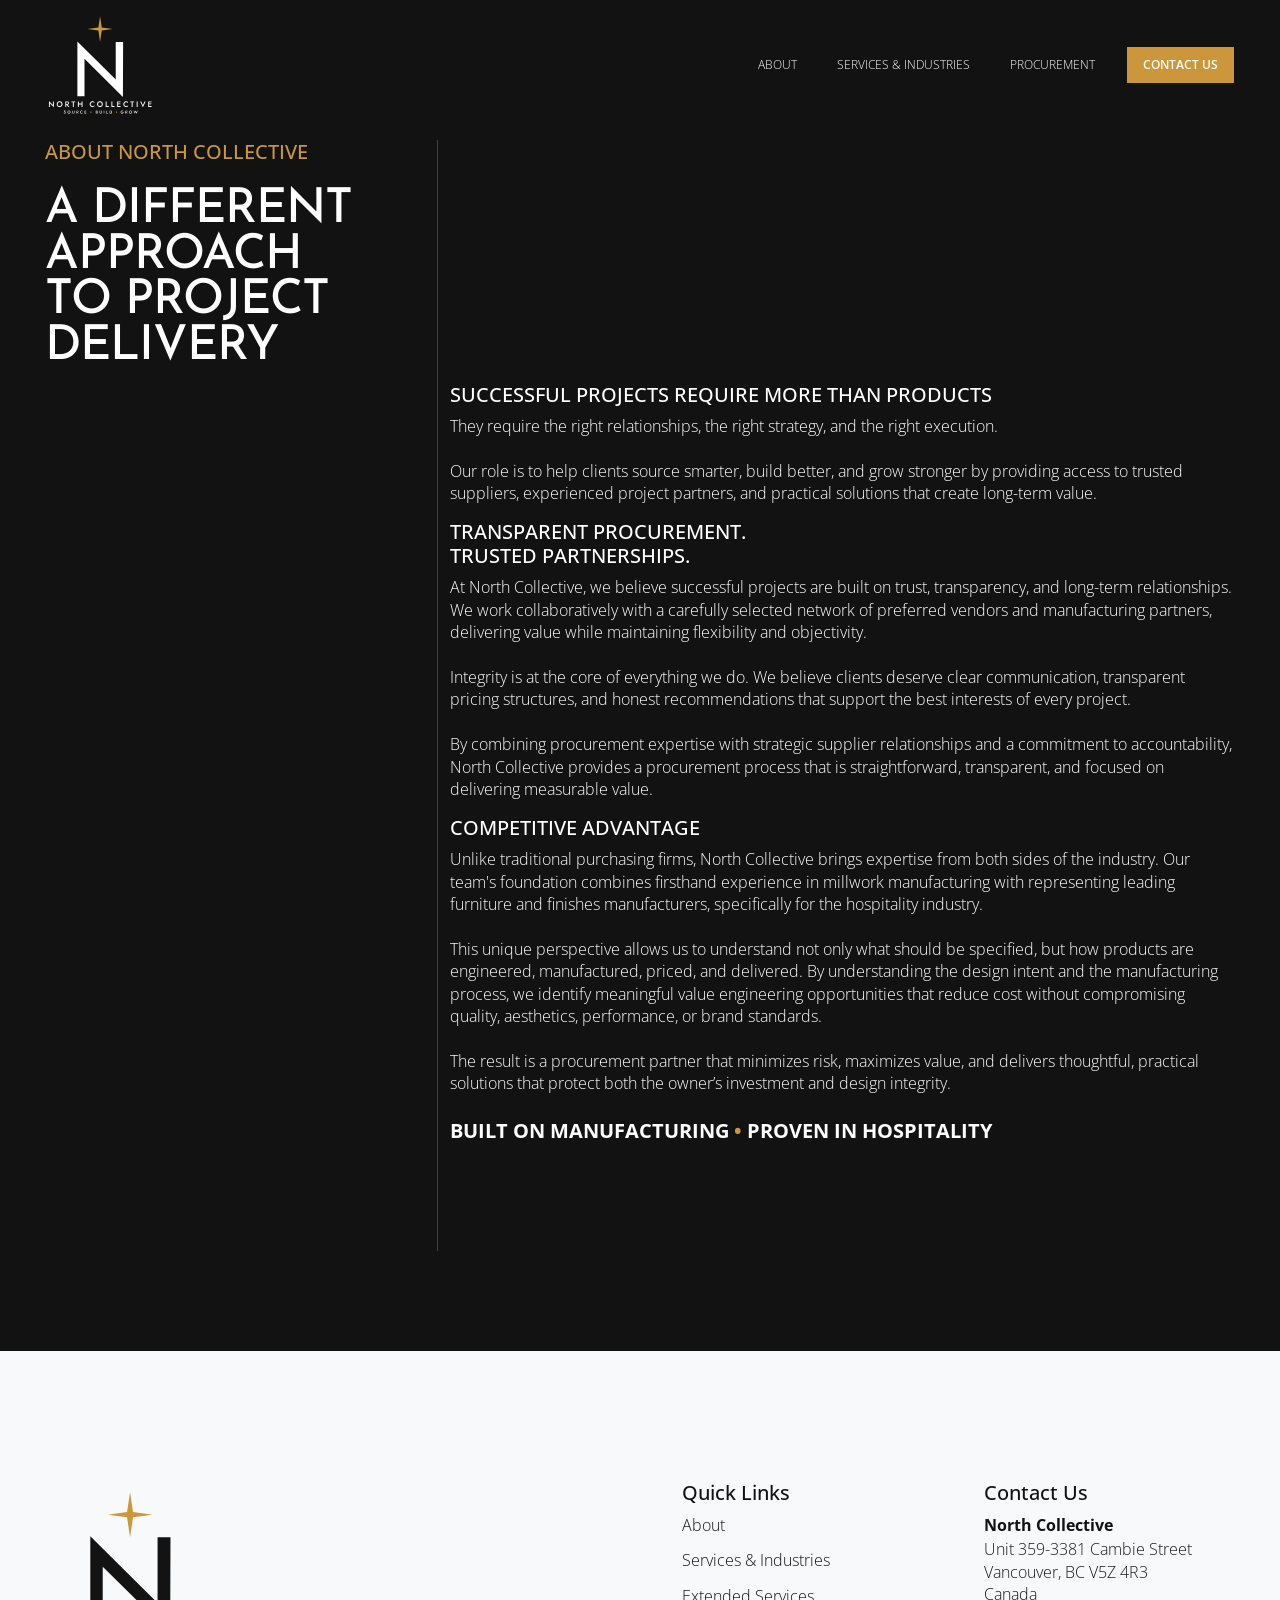
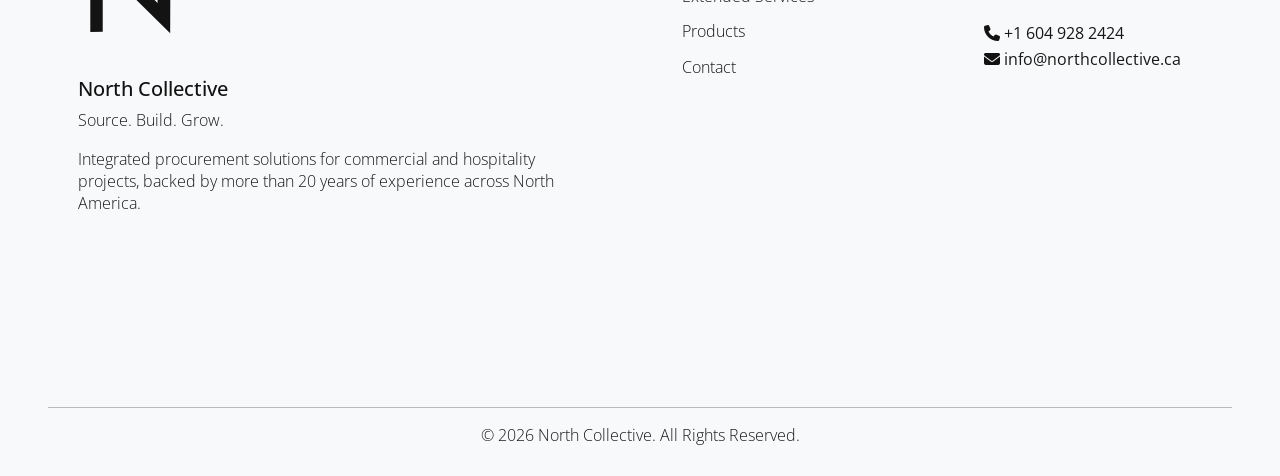
==== commit e2ca1f5d: "updated address" ====
--- a/about.html
+++ b/about.html
@@ -330,7 +330,7 @@
                      <div class="company-info">
                         <strong>North Collective</strong>
                         <p>
-                           #359-3881 Cambie Street<br />
+                           Unit 359-3381 Cambie Street<br />
                            Vancouver, BC V5Z 4R3<br />
                            Canada
                         </p>
@@ -358,7 +358,8 @@
                            >sara@northcollective.ca</a
                         >
                      </div> -->
-                  </div>               </div>
+                  </div>               
+               </div>
             </div>
          </div>
       </section>
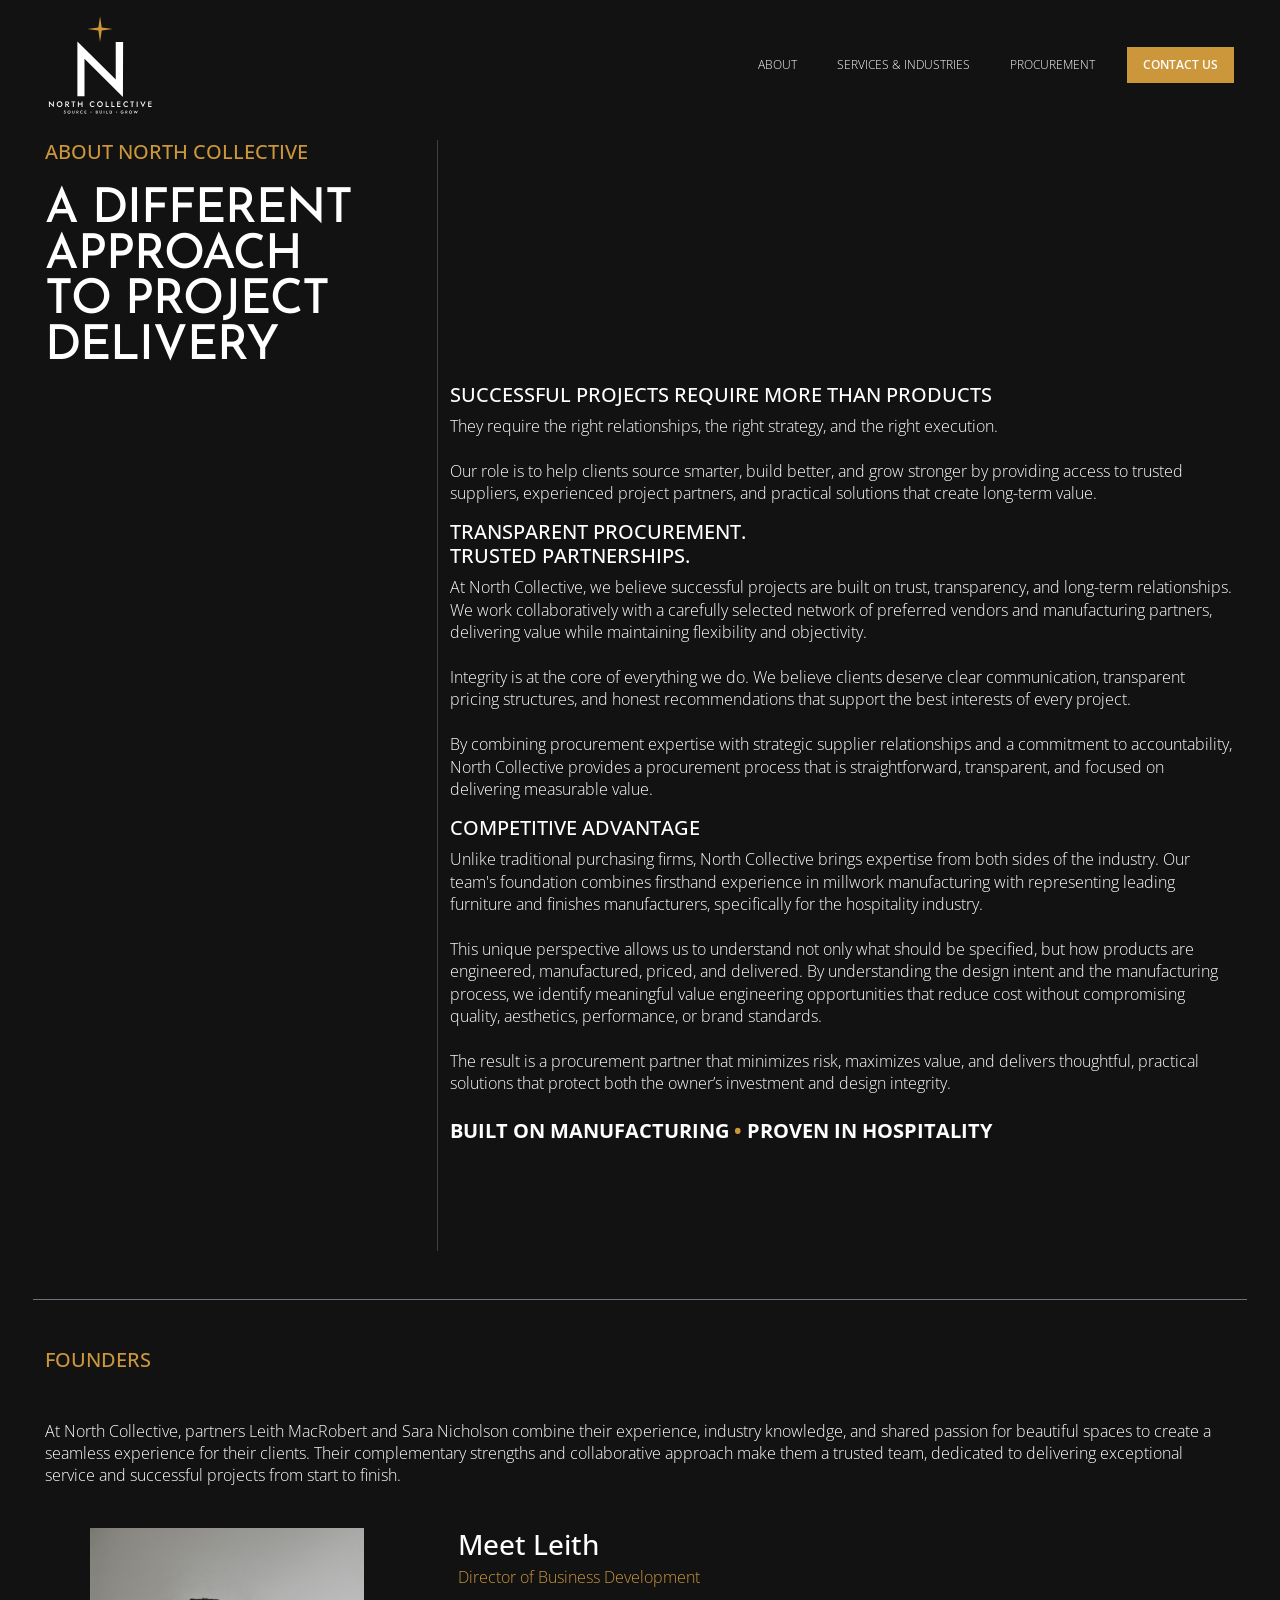
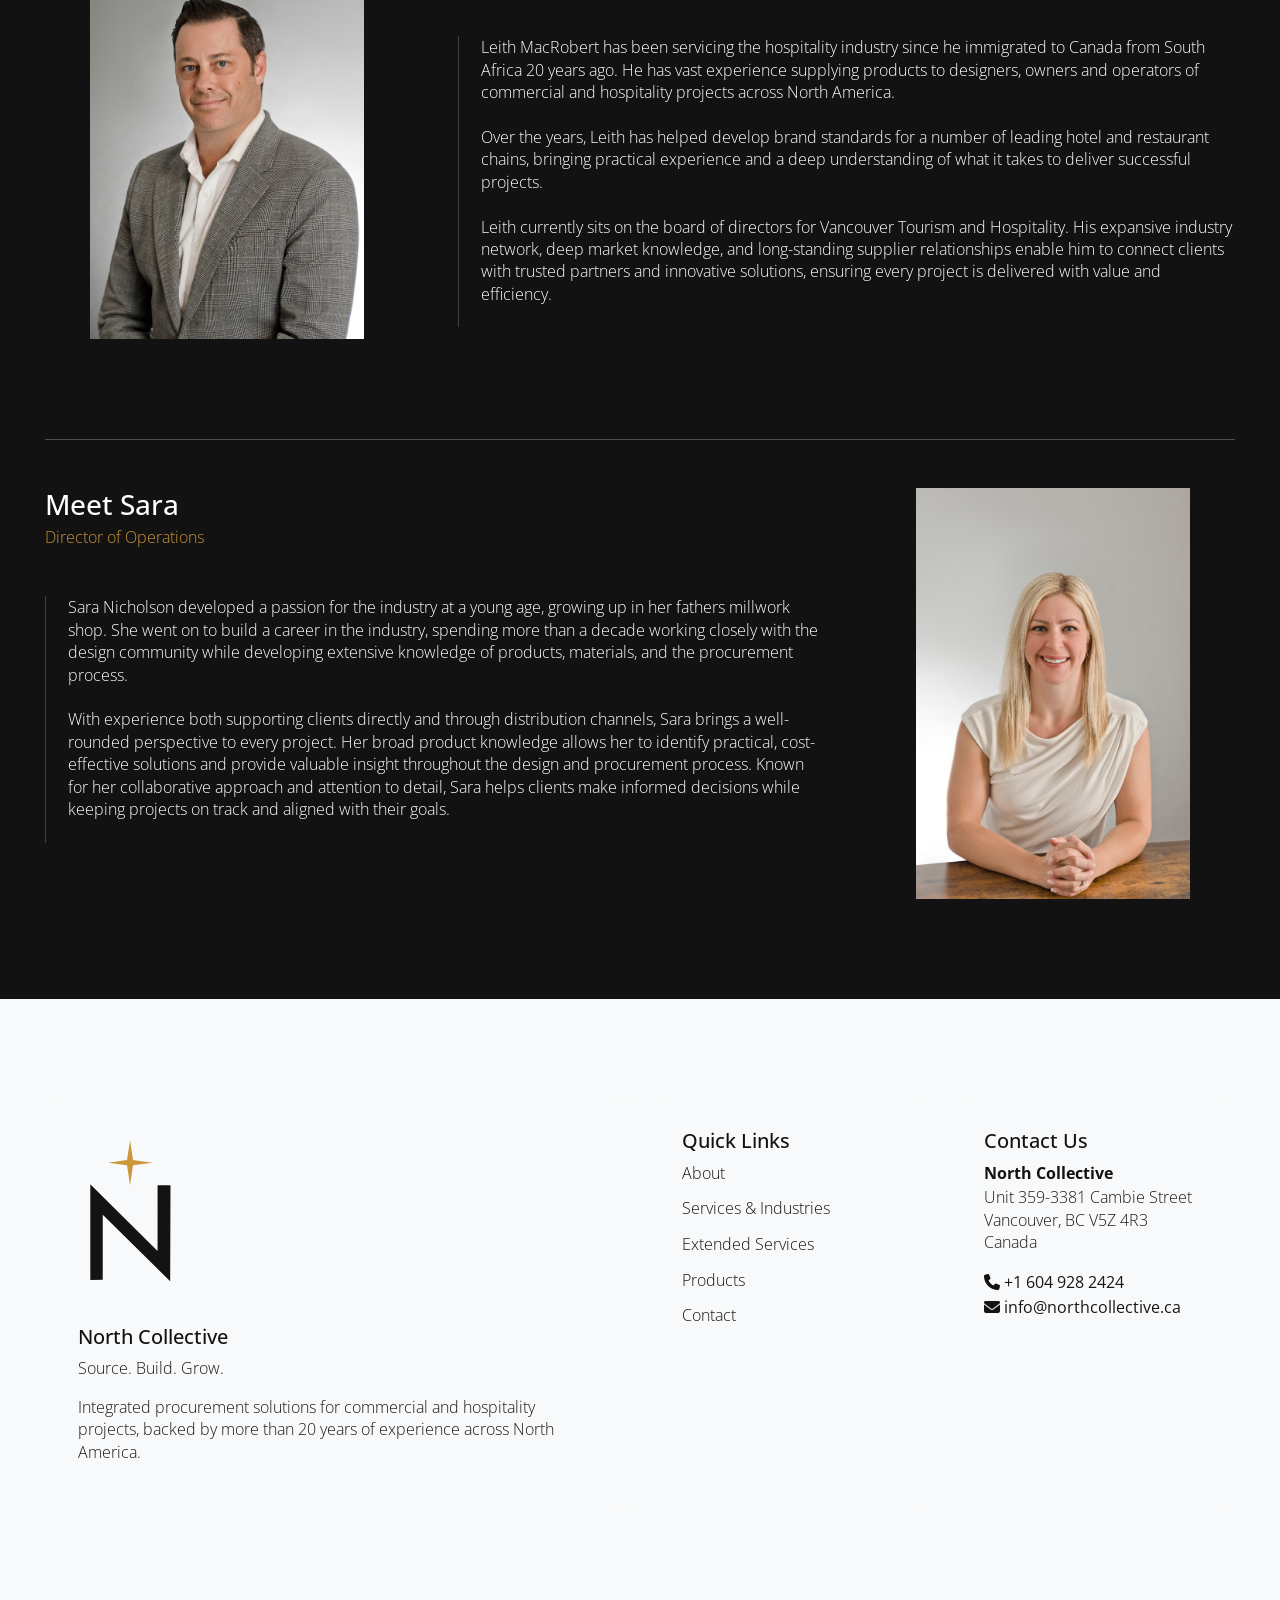
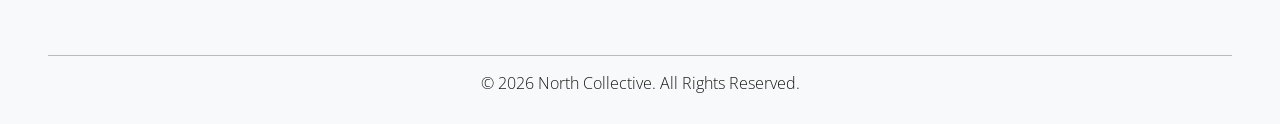
==== commit 8c0444b3: "readded bios" ====
--- a/about.html
+++ b/about.html
@@ -171,7 +171,7 @@
          <!-- ==========================================================
      LEADERSHIP
 =========================================================== -->
-         <!-- <div class="container-fluid hero-container position-relative pt-5">
+          <div class="container-fluid hero-container position-relative pt-5">
             <div class="row border-top border-secondary pt-5">
                <div class="col-12">
                   <h5 class="bronze-text mb-5">FOUNDERS</h5>
@@ -185,13 +185,13 @@
                      projects from start to finish.
                   </p>
                   <br />
-               </div> -->
+               </div> 
 
                <!-- ==========================================
              LEITH
         =========================================== -->
 
-               <!-- <div class="col-12 mb-5">
+                <div class="col-12 mb-5">
                   <div class="row align-items-start g-5">
                      <div class="col-lg-4 text-center">
                         <img
@@ -236,13 +236,13 @@
 
                <div class="col-12">
                   <hr class="section-divider-white my-5" />
-               </div> -->
+               </div> 
 
                <!-- ==========================================
              SARA
         =========================================== -->
 
-               <!-- <div class="col-12">
+                <div class="col-12">
                   <div class="row align-items-start g-5">
                    
                      <div class="col-lg-8 order-2 order-lg-1">
@@ -284,7 +284,7 @@
                   </div>
                </div>
             </div>
-         </div> -->
+         </div>
       </section> 
 
       <!-- =========================
